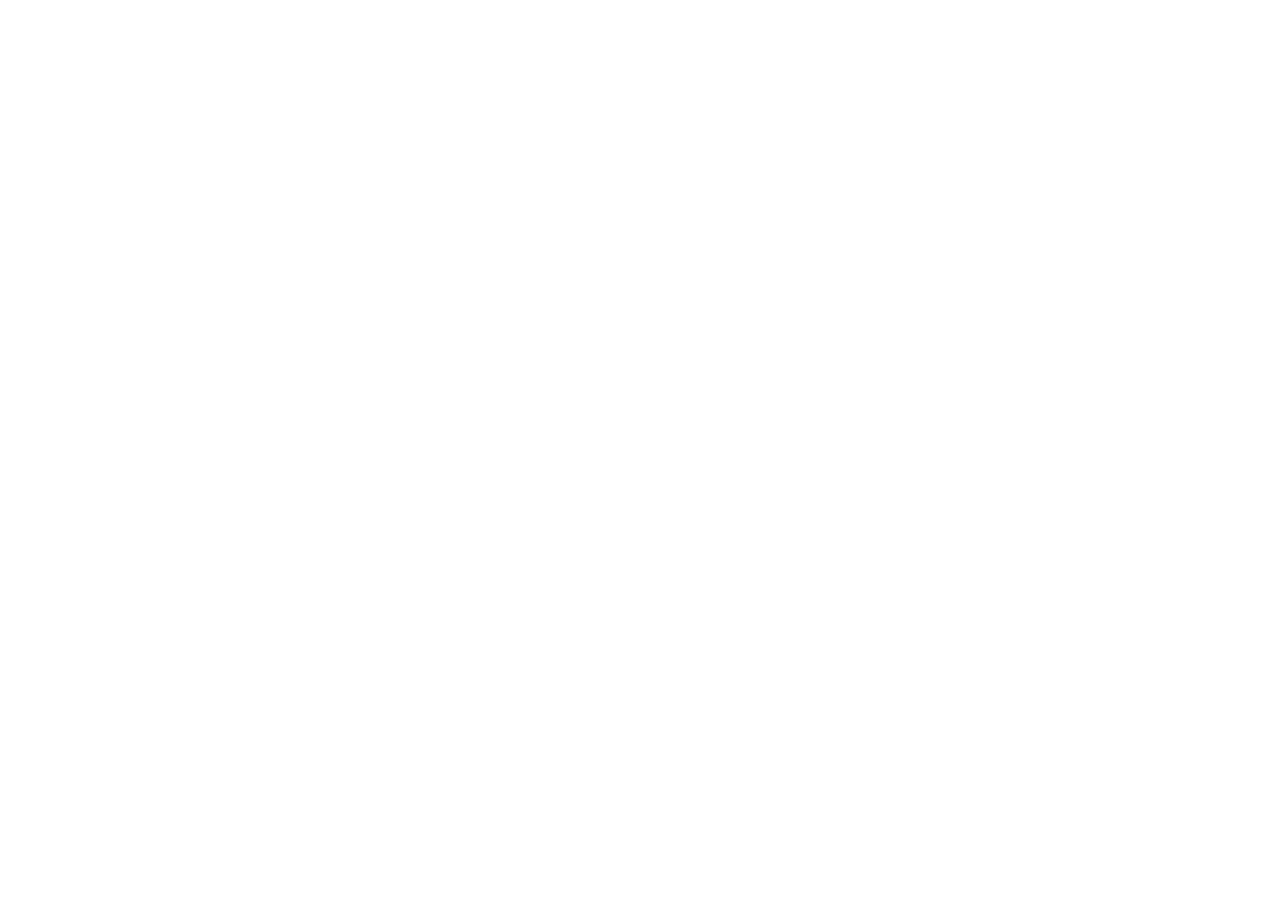
==== index.html @ 7db22cda "初始化文件" ====
<!DOCTYPE html>
<html lang="zh-CN">
<head>
    <meta charset="UTF-8">
    <meta name="viewport" content="width=device-width, initial-scale=1.0">
    <title>Document</title>
</head>
<body>
    
</body>
</html>
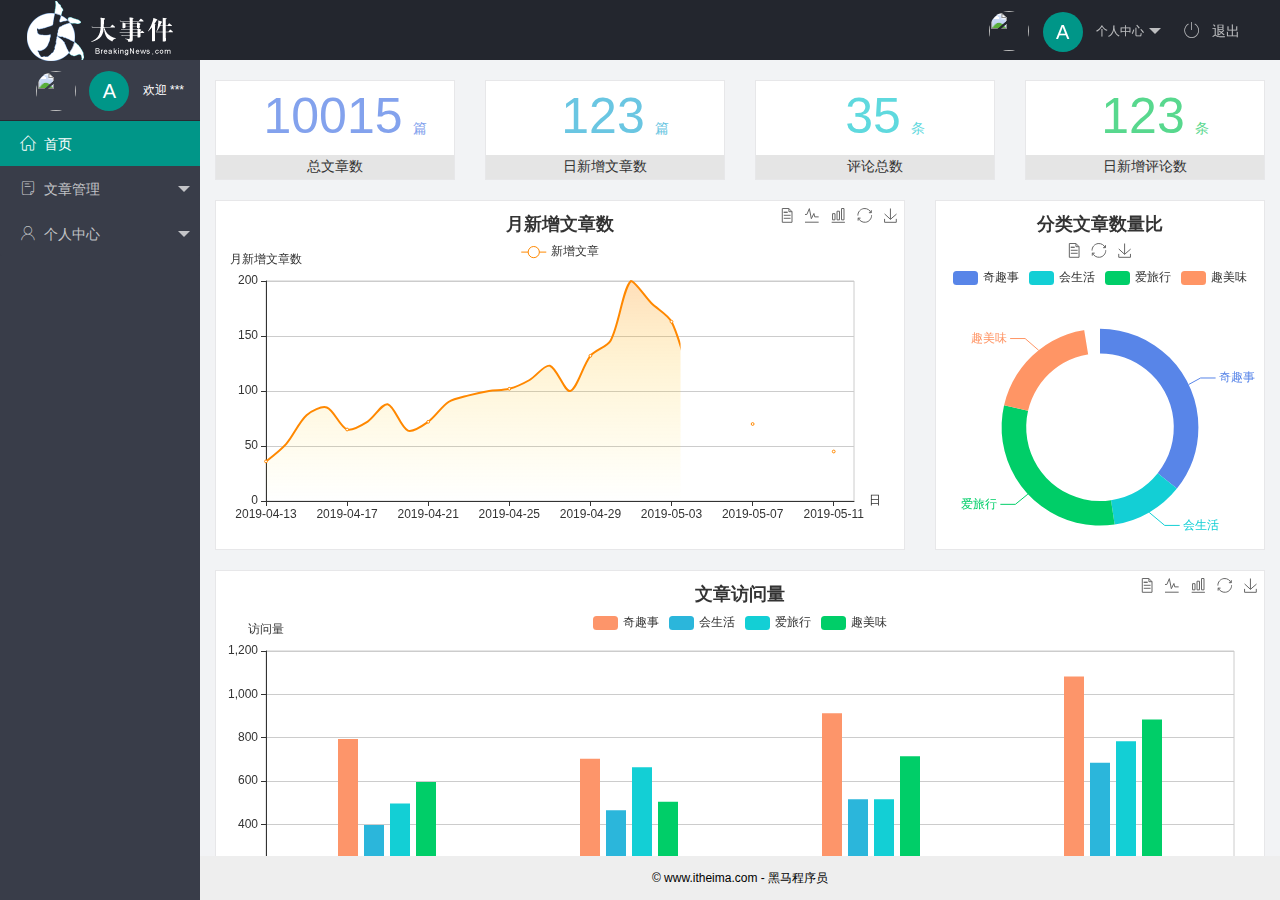
==== commit 434774c6: "首页完成" ====
--- a/index.html
+++ b/index.html
@@ -1,11 +1,87 @@
 <!DOCTYPE html>
-<html lang="zh-CN">
+<html>
 <head>
-    <meta charset="UTF-8">
-    <meta name="viewport" content="width=device-width, initial-scale=1.0">
-    <title>Document</title>
+  <meta charset="utf-8">
+  <meta name="viewport" content="width=device-width, initial-scale=1, maximum-scale=1">
+  <title>layout 后台大布局 - Layui</title>
+  <link rel="stylesheet" href="/assets/lib/layui/css/layui.css">
+  <link rel="stylesheet" href="/assets/fonts/iconfont.css">
+  <link rel="stylesheet" href="/assets/css/index.css">
 </head>
-<body>
-    
+<body class="layui-layout-body">
+<div class="layui-layout layui-layout-admin">
+  <div class="layui-header">
+    <div class="layui-logo">
+        <img src="/assets/images/logo.png" alt="">
+    </div>
+    <!-- 头部区域（可配合layui已有的水平导航） -->
+    <ul class="layui-nav layui-layout-right">
+      <li class="layui-nav-item">
+        <a href="javascript:;" class="userinfo">
+          <img src="http://t.cn/RCzsdCq" class="layui-nav-img">
+          <span class="text-avatar">A</span>
+          个人中心
+        </a>
+        <dl class="layui-nav-child">
+          <dd><a href="">基本资料</a></dd>
+          <dd><a href="">更换头像</a></dd>
+          <dd><a href="">重置密码</a></dd>
+        </dl>
+      </li>
+      <li class="layui-nav-item">
+          <a href="javascript:;" id="btnLogout">
+            <span class="iconfont icon-tuichu"></span>
+              退出
+            </a>
+      </li>
+    </ul>
+  </div>
+  
+  <div class="layui-side layui-bg-black">
+    <div class="layui-side-scroll">
+      <!-- 左侧导航区域（可配合layui已有的垂直导航） -->
+      <div class="userinfo">
+        <img src="http://t.cn/RCzsdCq" class="layui-nav-img">
+          <span class="text-avatar">A</span>
+          <span id="welcome">欢迎 ***</span>
+      </div>
+      <ul class="layui-nav layui-nav-tree"  lay-filter="test" lay-shrink="all">
+        <li class="layui-nav-item layui-this">
+            <a href="/home/dashboard.html" target="fm"><span class="iconfont icon-home"></span>首页</a>
+        </li>
+        <li class="layui-nav-item">
+          <a class="" href="javascript:;"><span class="iconfont icon-16"></span>文章管理</a>
+          <dl class="layui-nav-child">
+            <dd><a href="javascript:;"><i class="layui-icon layui-icon-app"></i>文章类别</a></dd>
+            <dd><a href="javascript:;"><i class="layui-icon layui-icon-app"></i>文章列表</a></dd>
+            <dd><a href="javascript:;"><i class="layui-icon layui-icon-app"></i>发表文章</a></dd>
+          </dl>
+        </li>
+        <li class="layui-nav-item">
+          <a href="javascript:;"><span class="iconfont icon-user"></span>个人中心</a>
+          <dl class="layui-nav-child">
+            <dd><a href="javascript:;"><i class="layui-icon layui-icon-app"></i>基本资料</a></dd>
+            <dd><a href="javascript:;"><i class="layui-icon layui-icon-app"></i>更换头像</a></dd>
+            <dd><a href="javascript:;"><i class="layui-icon layui-icon-app"></i>重置密码</a></dd>
+          </dl>
+        </li>
+      </ul>
+    </div>
+  </div>
+  
+  <div class="layui-body">
+    <!-- 内容主体区域 -->
+    <iframe name="fm" src="/home/dashboard.html" frameborder="0"></iframe>
+  </div>
+  
+  <div class="layui-footer">
+    <!-- 底部固定区域 -->
+    © www.itheima.com - 黑马程序员
+  </div>
+</div>
+<script src="/assets/lib/layui/layui.all.js"></script>
+<script src="/assets/lib/jquery.js"></script>
+<script src="/assets/js/baseAPI.js"></script>
+<script src="/assets/js/index.js"></script>
 </body>
 </html>--- a/assets/lib/layui/css/layui.css
+++ b/assets/lib/layui/css/layui.css
@@ -0,0 +1,2 @@
+/** layui-v2.5.5 MIT License By https://www.layui.com */
+ .layui-inline,img{display:inline-block;vertical-align:middle}h1,h2,h3,h4,h5,h6{font-weight:400}.layui-edge,.layui-header,.layui-inline,.layui-main{position:relative}.layui-body,.layui-edge,.layui-elip{overflow:hidden}.layui-btn,.layui-edge,.layui-inline,img{vertical-align:middle}.layui-btn,.layui-disabled,.layui-icon,.layui-unselect{-moz-user-select:none;-webkit-user-select:none;-ms-user-select:none}.layui-elip,.layui-form-checkbox span,.layui-form-pane .layui-form-label{text-overflow:ellipsis;white-space:nowrap}.layui-breadcrumb,.layui-tree-btnGroup{visibility:hidden}blockquote,body,button,dd,div,dl,dt,form,h1,h2,h3,h4,h5,h6,input,li,ol,p,pre,td,textarea,th,ul{margin:0;padding:0;-webkit-tap-highlight-color:rgba(0,0,0,0)}a:active,a:hover{outline:0}img{border:none}li{list-style:none}table{border-collapse:collapse;border-spacing:0}h4,h5,h6{font-size:100%}button,input,optgroup,option,select,textarea{font-family:inherit;font-size:inherit;font-style:inherit;font-weight:inherit;outline:0}pre{white-space:pre-wrap;white-space:-moz-pre-wrap;white-space:-pre-wrap;white-space:-o-pre-wrap;word-wrap:break-word}body{line-height:24px;font:14px Helvetica Neue,Helvetica,PingFang SC,Tahoma,Arial,sans-serif}hr{height:1px;margin:10px 0;border:0;clear:both}a{color:#333;text-decoration:none}a:hover{color:#777}a cite{font-style:normal;*cursor:pointer}.layui-border-box,.layui-border-box *{box-sizing:border-box}.layui-box,.layui-box *{box-sizing:content-box}.layui-clear{clear:both;*zoom:1}.layui-clear:after{content:'\20';clear:both;*zoom:1;display:block;height:0}.layui-inline{*display:inline;*zoom:1}.layui-edge{display:inline-block;width:0;height:0;border-width:6px;border-style:dashed;border-color:transparent}.layui-edge-top{top:-4px;border-bottom-color:#999;border-bottom-style:solid}.layui-edge-right{border-left-color:#999;border-left-style:solid}.layui-edge-bottom{top:2px;border-top-color:#999;border-top-style:solid}.layui-edge-left{border-right-color:#999;border-right-style:solid}.layui-disabled,.layui-disabled:hover{color:#d2d2d2!important;cursor:not-allowed!important}.layui-circle{border-radius:100%}.layui-show{display:block!important}.layui-hide{display:none!important}@font-face{font-family:layui-icon;src:url(../font/iconfont.eot?v=250);src:url(../font/iconfont.eot?v=250#iefix) format('embedded-opentype'),url(../font/iconfont.woff2?v=250) format('woff2'),url(../font/iconfont.woff?v=250) format('woff'),url(../font/iconfont.ttf?v=250) format('truetype'),url(../font/iconfont.svg?v=250#layui-icon) format('svg')}.layui-icon{font-family:layui-icon!important;font-size:16px;font-style:normal;-webkit-font-smoothing:antialiased;-moz-osx-font-smoothing:grayscale}.layui-icon-reply-fill:before{content:"\e611"}.layui-icon-set-fill:before{content:"\e614"}.layui-icon-menu-fill:before{content:"\e60f"}.layui-icon-search:before{content:"\e615"}.layui-icon-share:before{content:"\e641"}.layui-icon-set-sm:before{content:"\e620"}.layui-icon-engine:before{content:"\e628"}.layui-icon-close:before{content:"\1006"}.layui-icon-close-fill:before{content:"\1007"}.layui-icon-chart-screen:before{content:"\e629"}.layui-icon-star:before{content:"\e600"}.layui-icon-circle-dot:before{content:"\e617"}.layui-icon-chat:before{content:"\e606"}.layui-icon-release:before{content:"\e609"}.layui-icon-list:before{content:"\e60a"}.layui-icon-chart:before{content:"\e62c"}.layui-icon-ok-circle:before{content:"\1005"}.layui-icon-layim-theme:before{content:"\e61b"}.layui-icon-table:before{content:"\e62d"}.layui-icon-right:before{content:"\e602"}.layui-icon-left:before{content:"\e603"}.layui-icon-cart-simple:before{content:"\e698"}.layui-icon-face-cry:before{content:"\e69c"}.layui-icon-face-smile:before{content:"\e6af"}.layui-icon-survey:before{content:"\e6b2"}.layui-icon-tree:before{content:"\e62e"}.layui-icon-upload-circle:before{content:"\e62f"}.layui-icon-add-circle:before{content:"\e61f"}.layui-icon-download-circle:before{content:"\e601"}.layui-icon-templeate-1:before{content:"\e630"}.layui-icon-util:before{content:"\e631"}.layui-icon-face-surprised:before{content:"\e664"}.layui-icon-edit:before{content:"\e642"}.layui-icon-speaker:before{content:"\e645"}.layui-icon-down:before{content:"\e61a"}.layui-icon-file:before{content:"\e621"}.layui-icon-layouts:before{content:"\e632"}.layui-icon-rate-half:before{content:"\e6c9"}.layui-icon-add-circle-fine:before{content:"\e608"}.layui-icon-prev-circle:before{content:"\e633"}.layui-icon-read:before{content:"\e705"}.layui-icon-404:before{content:"\e61c"}.layui-icon-carousel:before{content:"\e634"}.layui-icon-help:before{content:"\e607"}.layui-icon-code-circle:before{content:"\e635"}.layui-icon-water:before{content:"\e636"}.layui-icon-username:before{content:"\e66f"}.layui-icon-find-fill:before{content:"\e670"}.layui-icon-about:before{content:"\e60b"}.layui-icon-location:before{content:"\e715"}.layui-icon-up:before{content:"\e619"}.layui-icon-pause:before{content:"\e651"}.layui-icon-date:before{content:"\e637"}.layui-icon-layim-uploadfile:before{content:"\e61d"}.layui-icon-delete:before{content:"\e640"}.layui-icon-play:before{content:"\e652"}.layui-icon-top:before{content:"\e604"}.layui-icon-friends:before{content:"\e612"}.layui-icon-refresh-3:before{content:"\e9aa"}.layui-icon-ok:before{content:"\e605"}.layui-icon-layer:before{content:"\e638"}.layui-icon-face-smile-fine:before{content:"\e60c"}.layui-icon-dollar:before{content:"\e659"}.layui-icon-group:before{content:"\e613"}.layui-icon-layim-download:before{content:"\e61e"}.layui-icon-picture-fine:before{content:"\e60d"}.layui-icon-link:before{content:"\e64c"}.layui-icon-diamond:before{content:"\e735"}.layui-icon-log:before{content:"\e60e"}.layui-icon-rate-solid:before{content:"\e67a"}.layui-icon-fonts-del:before{content:"\e64f"}.layui-icon-unlink:before{content:"\e64d"}.layui-icon-fonts-clear:before{content:"\e639"}.layui-icon-triangle-r:before{content:"\e623"}.layui-icon-circle:before{content:"\e63f"}.layui-icon-radio:before{content:"\e643"}.layui-icon-align-center:before{content:"\e647"}.layui-icon-align-right:before{content:"\e648"}.layui-icon-align-left:before{content:"\e649"}.layui-icon-loading-1:before{content:"\e63e"}.layui-icon-return:before{content:"\e65c"}.layui-icon-fonts-strong:before{content:"\e62b"}.layui-icon-upload:before{content:"\e67c"}.layui-icon-dialogue:before{content:"\e63a"}.layui-icon-video:before{content:"\e6ed"}.layui-icon-headset:before{content:"\e6fc"}.layui-icon-cellphone-fine:before{content:"\e63b"}.layui-icon-add-1:before{content:"\e654"}.layui-icon-face-smile-b:before{content:"\e650"}.layui-icon-fonts-html:before{content:"\e64b"}.layui-icon-form:before{content:"\e63c"}.layui-icon-cart:before{content:"\e657"}.layui-icon-camera-fill:before{content:"\e65d"}.layui-icon-tabs:before{content:"\e62a"}.layui-icon-fonts-code:before{content:"\e64e"}.layui-icon-fire:before{content:"\e756"}.layui-icon-set:before{content:"\e716"}.layui-icon-fonts-u:before{content:"\e646"}.layui-icon-triangle-d:before{content:"\e625"}.layui-icon-tips:before{content:"\e702"}.layui-icon-picture:before{content:"\e64a"}.layui-icon-more-vertical:before{content:"\e671"}.layui-icon-flag:before{content:"\e66c"}.layui-icon-loading:before{content:"\e63d"}.layui-icon-fonts-i:before{content:"\e644"}.layui-icon-refresh-1:before{content:"\e666"}.layui-icon-rmb:before{content:"\e65e"}.layui-icon-home:before{content:"\e68e"}.layui-icon-user:before{content:"\e770"}.layui-icon-notice:before{content:"\e667"}.layui-icon-login-weibo:before{content:"\e675"}.layui-icon-voice:before{content:"\e688"}.layui-icon-upload-drag:before{content:"\e681"}.layui-icon-login-qq:before{content:"\e676"}.layui-icon-snowflake:before{content:"\e6b1"}.layui-icon-file-b:before{content:"\e655"}.layui-icon-template:before{content:"\e663"}.layui-icon-auz:before{content:"\e672"}.layui-icon-console:before{content:"\e665"}.layui-icon-app:before{content:"\e653"}.layui-icon-prev:before{content:"\e65a"}.layui-icon-website:before{content:"\e7ae"}.layui-icon-next:before{content:"\e65b"}.layui-icon-component:before{content:"\e857"}.layui-icon-more:before{content:"\e65f"}.layui-icon-login-wechat:before{content:"\e677"}.layui-icon-shrink-right:before{content:"\e668"}.layui-icon-spread-left:before{content:"\e66b"}.layui-icon-camera:before{content:"\e660"}.layui-icon-note:before{content:"\e66e"}.layui-icon-refresh:before{content:"\e669"}.layui-icon-female:before{content:"\e661"}.layui-icon-male:before{content:"\e662"}.layui-icon-password:before{content:"\e673"}.layui-icon-senior:before{content:"\e674"}.layui-icon-theme:before{content:"\e66a"}.layui-icon-tread:before{content:"\e6c5"}.layui-icon-praise:before{content:"\e6c6"}.layui-icon-star-fill:before{content:"\e658"}.layui-icon-rate:before{content:"\e67b"}.layui-icon-template-1:before{content:"\e656"}.layui-icon-vercode:before{content:"\e679"}.layui-icon-cellphone:before{content:"\e678"}.layui-icon-screen-full:before{content:"\e622"}.layui-icon-screen-restore:before{content:"\e758"}.layui-icon-cols:before{content:"\e610"}.layui-icon-export:before{content:"\e67d"}.layui-icon-print:before{content:"\e66d"}.layui-icon-slider:before{content:"\e714"}.layui-icon-addition:before{content:"\e624"}.layui-icon-subtraction:before{content:"\e67e"}.layui-icon-service:before{content:"\e626"}.layui-icon-transfer:before{content:"\e691"}.layui-main{width:1140px;margin:0 auto}.layui-header{z-index:1000;height:60px}.layui-header a:hover{transition:all .5s;-webkit-transition:all .5s}.layui-side{position:fixed;left:0;top:0;bottom:0;z-index:999;width:200px;overflow-x:hidden}.layui-side-scroll{position:relative;width:220px;height:100%;overflow-x:hidden}.layui-body{position:absolute;left:200px;right:0;top:0;bottom:0;z-index:998;width:auto;overflow-y:auto;box-sizing:border-box}.layui-layout-body{overflow:hidden}.layui-layout-admin .layui-header{background-color:#23262E}.layui-layout-admin .layui-side{top:60px;width:200px;overflow-x:hidden}.layui-layout-admin .layui-body{position:fixed;top:60px;bottom:44px}.layui-layout-admin .layui-main{width:auto;margin:0 15px}.layui-layout-admin .layui-footer{position:fixed;left:200px;right:0;bottom:0;height:44px;line-height:44px;padding:0 15px;background-color:#eee}.layui-layout-admin .layui-logo{position:absolute;left:0;top:0;width:200px;height:100%;line-height:60px;text-align:center;color:#009688;font-size:16px}.layui-layout-admin .layui-header .layui-nav{background:0 0}.layui-layout-left{position:absolute!important;left:200px;top:0}.layui-layout-right{position:absolute!important;right:0;top:0}.layui-container{position:relative;margin:0 auto;padding:0 15px;box-sizing:border-box}.layui-fluid{position:relative;margin:0 auto;padding:0 15px}.layui-row:after,.layui-row:before{content:'';display:block;clear:both}.layui-col-lg1,.layui-col-lg10,.layui-col-lg11,.layui-col-lg12,.layui-col-lg2,.layui-col-lg3,.layui-col-lg4,.layui-col-lg5,.layui-col-lg6,.layui-col-lg7,.layui-col-lg8,.layui-col-lg9,.layui-col-md1,.layui-col-md10,.layui-col-md11,.layui-col-md12,.layui-col-md2,.layui-col-md3,.layui-col-md4,.layui-col-md5,.layui-col-md6,.layui-col-md7,.layui-col-md8,.layui-col-md9,.layui-col-sm1,.layui-col-sm10,.layui-col-sm11,.layui-col-sm12,.layui-col-sm2,.layui-col-sm3,.layui-col-sm4,.layui-col-sm5,.layui-col-sm6,.layui-col-sm7,.layui-col-sm8,.layui-col-sm9,.layui-col-xs1,.layui-col-xs10,.layui-col-xs11,.layui-col-xs12,.layui-col-xs2,.layui-col-xs3,.layui-col-xs4,.layui-col-xs5,.layui-col-xs6,.layui-col-xs7,.layui-col-xs8,.layui-col-xs9{position:relative;display:block;box-sizing:border-box}.layui-col-xs1,.layui-col-xs10,.layui-col-xs11,.layui-col-xs12,.layui-col-xs2,.layui-col-xs3,.layui-col-xs4,.layui-col-xs5,.layui-col-xs6,.layui-col-xs7,.layui-col-xs8,.layui-col-xs9{float:left}.layui-col-xs1{width:8.33333333%}.layui-col-xs2{width:16.66666667%}.layui-col-xs3{width:25%}.layui-col-xs4{width:33.33333333%}.layui-col-xs5{width:41.66666667%}.layui-col-xs6{width:50%}.layui-col-xs7{width:58.33333333%}.layui-col-xs8{width:66.66666667%}.layui-col-xs9{width:75%}.layui-col-xs10{width:83.33333333%}.layui-col-xs11{width:91.66666667%}.layui-col-xs12{width:100%}.layui-col-xs-offset1{margin-left:8.33333333%}.layui-col-xs-offset2{margin-left:16.66666667%}.layui-col-xs-offset3{margin-left:25%}.layui-col-xs-offset4{margin-left:33.33333333%}.layui-col-xs-offset5{margin-left:41.66666667%}.layui-col-xs-offset6{margin-left:50%}.layui-col-xs-offset7{margin-left:58.33333333%}.layui-col-xs-offset8{margin-left:66.66666667%}.layui-col-xs-offset9{margin-left:75%}.layui-col-xs-offset10{margin-left:83.33333333%}.layui-col-xs-offset11{margin-left:91.66666667%}.layui-col-xs-offset12{margin-left:100%}@media screen and (max-width:768px){.layui-hide-xs{display:none!important}.layui-show-xs-block{display:block!important}.layui-show-xs-inline{display:inline!important}.layui-show-xs-inline-block{display:inline-block!important}}@media screen and (min-width:768px){.layui-container{width:750px}.layui-hide-sm{display:none!important}.layui-show-sm-block{display:block!important}.layui-show-sm-inline{display:inline!important}.layui-show-sm-inline-block{display:inline-block!important}.layui-col-sm1,.layui-col-sm10,.layui-col-sm11,.layui-col-sm12,.layui-col-sm2,.layui-col-sm3,.layui-col-sm4,.layui-col-sm5,.layui-col-sm6,.layui-col-sm7,.layui-col-sm8,.layui-col-sm9{float:left}.layui-col-sm1{width:8.33333333%}.layui-col-sm2{width:16.66666667%}.layui-col-sm3{width:25%}.layui-col-sm4{width:33.33333333%}.layui-col-sm5{width:41.66666667%}.layui-col-sm6{width:50%}.layui-col-sm7{width:58.33333333%}.layui-col-sm8{width:66.66666667%}.layui-col-sm9{width:75%}.layui-col-sm10{width:83.33333333%}.layui-col-sm11{width:91.66666667%}.layui-col-sm12{width:100%}.layui-col-sm-offset1{margin-left:8.33333333%}.layui-col-sm-offset2{margin-left:16.66666667%}.layui-col-sm-offset3{margin-left:25%}.layui-col-sm-offset4{margin-left:33.33333333%}.layui-col-sm-offset5{margin-left:41.66666667%}.layui-col-sm-offset6{margin-left:50%}.layui-col-sm-offset7{margin-left:58.33333333%}.layui-col-sm-offset8{margin-left:66.66666667%}.layui-col-sm-offset9{margin-left:75%}.layui-col-sm-offset10{margin-left:83.33333333%}.layui-col-sm-offset11{margin-left:91.66666667%}.layui-col-sm-offset12{margin-left:100%}}@media screen and (min-width:992px){.layui-container{width:970px}.layui-hide-md{display:none!important}.layui-show-md-block{display:block!important}.layui-show-md-inline{display:inline!important}.layui-show-md-inline-block{display:inline-block!important}.layui-col-md1,.layui-col-md10,.layui-col-md11,.layui-col-md12,.layui-col-md2,.layui-col-md3,.layui-col-md4,.layui-col-md5,.layui-col-md6,.layui-col-md7,.layui-col-md8,.layui-col-md9{float:left}.layui-col-md1{width:8.33333333%}.layui-col-md2{width:16.66666667%}.layui-col-md3{width:25%}.layui-col-md4{width:33.33333333%}.layui-col-md5{width:41.66666667%}.layui-col-md6{width:50%}.layui-col-md7{width:58.33333333%}.layui-col-md8{width:66.66666667%}.layui-col-md9{width:75%}.layui-col-md10{width:83.33333333%}.layui-col-md11{width:91.66666667%}.layui-col-md12{width:100%}.layui-col-md-offset1{margin-left:8.33333333%}.layui-col-md-offset2{margin-left:16.66666667%}.layui-col-md-offset3{margin-left:25%}.layui-col-md-offset4{margin-left:33.33333333%}.layui-col-md-offset5{margin-left:41.66666667%}.layui-col-md-offset6{margin-left:50%}.layui-col-md-offset7{margin-left:58.33333333%}.layui-col-md-offset8{margin-left:66.66666667%}.layui-col-md-offset9{margin-left:75%}.layui-col-md-offset10{margin-left:83.33333333%}.layui-col-md-offset11{margin-left:91.66666667%}.layui-col-md-offset12{margin-left:100%}}@media screen and (min-width:1200px){.layui-container{width:1170px}.layui-hide-lg{display:none!important}.layui-show-lg-block{display:block!important}.layui-show-lg-inline{display:inline!important}.layui-show-lg-inline-block{display:inline-block!important}.layui-col-lg1,.layui-col-lg10,.layui-col-lg11,.layui-col-lg12,.layui-col-lg2,.layui-col-lg3,.layui-col-lg4,.layui-col-lg5,.layui-col-lg6,.layui-col-lg7,.layui-col-lg8,.layui-col-lg9{float:left}.layui-col-lg1{width:8.33333333%}.layui-col-lg2{width:16.66666667%}.layui-col-lg3{width:25%}.layui-col-lg4{width:33.33333333%}.layui-col-lg5{width:41.66666667%}.layui-col-lg6{width:50%}.layui-col-lg7{width:58.33333333%}.layui-col-lg8{width:66.66666667%}.layui-col-lg9{width:75%}.layui-col-lg10{width:83.33333333%}.layui-col-lg11{width:91.66666667%}.layui-col-lg12{width:100%}.layui-col-lg-offset1{margin-left:8.33333333%}.layui-col-lg-offset2{margin-left:16.66666667%}.layui-col-lg-offset3{margin-left:25%}.layui-col-lg-offset4{margin-left:33.33333333%}.layui-col-lg-offset5{margin-left:41.66666667%}.layui-col-lg-offset6{margin-left:50%}.layui-col-lg-offset7{margin-left:58.33333333%}.layui-col-lg-offset8{margin-left:66.66666667%}.layui-col-lg-offset9{margin-left:75%}.layui-col-lg-offset10{margin-left:83.33333333%}.layui-col-lg-offset11{margin-left:91.66666667%}.layui-col-lg-offset12{margin-left:100%}}.layui-col-space1{margin:-.5px}.layui-col-space1>*{padding:.5px}.layui-col-space3{margin:-1.5px}.layui-col-space3>*{padding:1.5px}.layui-col-space5{margin:-2.5px}.layui-col-space5>*{padding:2.5px}.layui-col-space8{margin:-3.5px}.layui-col-space8>*{padding:3.5px}.layui-col-space10{margin:-5px}.layui-col-space10>*{padding:5px}.layui-col-space12{margin:-6px}.layui-col-space12>*{padding:6px}.layui-col-space15{margin:-7.5px}.layui-col-space15>*{padding:7.5px}.layui-col-space18{margin:-9px}.layui-col-space18>*{padding:9px}.layui-col-space20{margin:-10px}.layui-col-space20>*{padding:10px}.layui-col-space22{margin:-11px}.layui-col-space22>*{padding:11px}.layui-col-space25{margin:-12.5px}.layui-col-space25>*{padding:12.5px}.layui-col-space30{margin:-15px}.layui-col-space30>*{padding:15px}.layui-btn,.layui-input,.layui-select,.layui-textarea,.layui-upload-button{outline:0;-webkit-appearance:none;transition:all .3s;-webkit-transition:all .3s;box-sizing:border-box}.layui-elem-quote{margin-bottom:10px;padding:15px;line-height:22px;border-left:5px solid #009688;border-radius:0 2px 2px 0;background-color:#f2f2f2}.layui-quote-nm{border-style:solid;border-width:1px 1px 1px 5px;background:0 0}.layui-elem-field{margin-bottom:10px;padding:0;border-width:1px;border-style:solid}.layui-elem-field legend{margin-left:20px;padding:0 10px;font-size:20px;font-weight:300}.layui-field-title{margin:10px 0 20px;border-width:1px 0 0}.layui-field-box{padding:10px 15px}.layui-field-title .layui-field-box{padding:10px 0}.layui-progress{position:relative;height:6px;border-radius:20px;background-color:#e2e2e2}.layui-progress-bar{position:absolute;left:0;top:0;width:0;max-width:100%;height:6px;border-radius:20px;text-align:right;background-color:#5FB878;transition:all .3s;-webkit-transition:all .3s}.layui-progress-big,.layui-progress-big .layui-progress-bar{height:18px;line-height:18px}.layui-progress-text{position:relative;top:-20px;line-height:18px;font-size:12px;color:#666}.layui-progress-big .layui-progress-text{position:static;padding:0 10px;color:#fff}.layui-collapse{border-width:1px;border-style:solid;border-radius:2px}.layui-colla-content,.layui-colla-item{border-top-width:1px;border-top-style:solid}.layui-colla-item:first-child{border-top:none}.layui-colla-title{position:relative;height:42px;line-height:42px;padding:0 15px 0 35px;color:#333;background-color:#f2f2f2;cursor:pointer;font-size:14px;overflow:hidden}.layui-colla-content{display:none;padding:10px 15px;line-height:22px;color:#666}.layui-colla-icon{position:absolute;left:15px;top:0;font-size:14px}.layui-card{margin-bottom:15px;border-radius:2px;background-color:#fff;box-shadow:0 1px 2px 0 rgba(0,0,0,.05)}.layui-card:last-child{margin-bottom:0}.layui-card-header{position:relative;height:42px;line-height:42px;padding:0 15px;border-bottom:1px solid #f6f6f6;color:#333;border-radius:2px 2px 0 0;font-size:14px}.layui-bg-black,.layui-bg-blue,.layui-bg-cyan,.layui-bg-green,.layui-bg-orange,.layui-bg-red{color:#fff!important}.layui-card-body{position:relative;padding:10px 15px;line-height:24px}.layui-card-body[pad15]{padding:15px}.layui-card-body[pad20]{padding:20px}.layui-card-body .layui-table{margin:5px 0}.layui-card .layui-tab{margin:0}.layui-panel-window{position:relative;padding:15px;border-radius:0;border-top:5px solid #E6E6E6;background-color:#fff}.layui-auxiliar-moving{position:fixed;left:0;right:0;top:0;bottom:0;width:100%;height:100%;background:0 0;z-index:9999999999}.layui-form-label,.layui-form-mid,.layui-form-select,.layui-input-block,.layui-input-inline,.layui-textarea{position:relative}.layui-bg-red{background-color:#FF5722!important}.layui-bg-orange{background-color:#FFB800!important}.layui-bg-green{background-color:#009688!important}.layui-bg-cyan{background-color:#2F4056!important}.layui-bg-blue{background-color:#1E9FFF!important}.layui-bg-black{background-color:#393D49!important}.layui-bg-gray{background-color:#eee!important;color:#666!important}.layui-badge-rim,.layui-colla-content,.layui-colla-item,.layui-collapse,.layui-elem-field,.layui-form-pane .layui-form-item[pane],.layui-form-pane .layui-form-label,.layui-input,.layui-layedit,.layui-layedit-tool,.layui-quote-nm,.layui-select,.layui-tab-bar,.layui-tab-card,.layui-tab-title,.layui-tab-title .layui-this:after,.layui-textarea{border-color:#e6e6e6}.layui-timeline-item:before,hr{background-color:#e6e6e6}.layui-text{line-height:22px;font-size:14px;color:#666}.layui-text h1,.layui-text h2,.layui-text h3{font-weight:500;color:#333}.layui-text h1{font-size:30px}.layui-text h2{font-size:24px}.layui-text h3{font-size:18px}.layui-text a:not(.layui-btn){color:#01AAED}.layui-text a:not(.layui-btn):hover{text-decoration:underline}.layui-text ul{padding:5px 0 5px 15px}.layui-text ul li{margin-top:5px;list-style-type:disc}.layui-text em,.layui-word-aux{color:#999!important;padding:0 5px!important}.layui-btn{display:inline-block;height:38px;line-height:38px;padding:0 18px;background-color:#009688;color:#fff;white-space:nowrap;text-align:center;font-size:14px;border:none;border-radius:2px;cursor:pointer}.layui-btn:hover{opacity:.8;filter:alpha(opacity=80);color:#fff}.layui-btn:active{opacity:1;filter:alpha(opacity=100)}.layui-btn+.layui-btn{margin-left:10px}.layui-btn-container{font-size:0}.layui-btn-container .layui-btn{margin-right:10px;margin-bottom:10px}.layui-btn-container .layui-btn+.layui-btn{margin-left:0}.layui-table .layui-btn-container .layui-btn{margin-bottom:9px}.layui-btn-radius{border-radius:100px}.layui-btn .layui-icon{margin-right:3px;font-size:18px;vertical-align:bottom;vertical-align:middle\9}.layui-btn-primary{border:1px solid #C9C9C9;background-color:#fff;color:#555}.layui-btn-primary:hover{border-color:#009688;color:#333}.layui-btn-normal{background-color:#1E9FFF}.layui-btn-warm{background-color:#FFB800}.layui-btn-danger{background-color:#FF5722}.layui-btn-checked{background-color:#5FB878}.layui-btn-disabled,.layui-btn-disabled:active,.layui-btn-disabled:hover{border:1px solid #e6e6e6;background-color:#FBFBFB;color:#C9C9C9;cursor:not-allowed;opacity:1}.layui-btn-lg{height:44px;line-height:44px;padding:0 25px;font-size:16px}.layui-btn-sm{height:30px;line-height:30px;padding:0 10px;font-size:12px}.layui-btn-sm i{font-size:16px!important}.layui-btn-xs{height:22px;line-height:22px;padding:0 5px;font-size:12px}.layui-btn-xs i{font-size:14px!important}.layui-btn-group{display:inline-block;vertical-align:middle;font-size:0}.layui-btn-group .layui-btn{margin-left:0!important;margin-right:0!important;border-left:1px solid rgba(255,255,255,.5);border-radius:0}.layui-btn-group .layui-btn-primary{border-left:none}.layui-btn-group .layui-btn-primary:hover{border-color:#C9C9C9;color:#009688}.layui-btn-group .layui-btn:first-child{border-left:none;border-radius:2px 0 0 2px}.layui-btn-group .layui-btn-primary:first-child{border-left:1px solid #c9c9c9}.layui-btn-group .layui-btn:last-child{border-radius:0 2px 2px 0}.layui-btn-group .layui-btn+.layui-btn{margin-left:0}.layui-btn-group+.layui-btn-group{margin-left:10px}.layui-btn-fluid{width:100%}.layui-input,.layui-select,.layui-textarea{height:38px;line-height:1.3;line-height:38px\9;border-width:1px;border-style:solid;background-color:#fff;border-radius:2px}.layui-input::-webkit-input-placeholder,.layui-select::-webkit-input-placeholder,.layui-textarea::-webkit-input-placeholder{line-height:1.3}.layui-input,.layui-textarea{display:block;width:100%;padding-left:10px}.layui-input:hover,.layui-textarea:hover{border-color:#D2D2D2!important}.layui-input:focus,.layui-textarea:focus{border-color:#C9C9C9!important}.layui-textarea{min-height:100px;height:auto;line-height:20px;padding:6px 10px;resize:vertical}.layui-select{padding:0 10px}.layui-form input[type=checkbox],.layui-form input[type=radio],.layui-form select{display:none}.layui-form [lay-ignore]{display:initial}.layui-form-item{margin-bottom:15px;clear:both;*zoom:1}.layui-form-item:after{content:'\20';clear:both;*zoom:1;display:block;height:0}.layui-form-label{float:left;display:block;padding:9px 15px;width:80px;font-weight:400;line-height:20px;text-align:right}.layui-form-label-col{display:block;float:none;padding:9px 0;line-height:20px;text-align:left}.layui-form-item .layui-inline{margin-bottom:5px;margin-right:10px}.layui-input-block{margin-left:110px;min-height:36px}.layui-input-inline{display:inline-block;vertical-align:middle}.layui-form-item .layui-input-inline{float:left;width:190px;margin-right:10px}.layui-form-text .layui-input-inline{width:auto}.layui-form-mid{float:left;display:block;padding:9px 0!important;line-height:20px;margin-right:10px}.layui-form-danger+.layui-form-select .layui-input,.layui-form-danger:focus{border-color:#FF5722!important}.layui-form-select .layui-input{padding-right:30px;cursor:pointer}.layui-form-select .layui-edge{position:absolute;right:10px;top:50%;margin-top:-3px;cursor:pointer;border-width:6px;border-top-color:#c2c2c2;border-top-style:solid;transition:all .3s;-webkit-transition:all .3s}.layui-form-select dl{display:none;position:absolute;left:0;top:42px;padding:5px 0;z-index:899;min-width:100%;border:1px solid #d2d2d2;max-height:300px;overflow-y:auto;background-color:#fff;border-radius:2px;box-shadow:0 2px 4px rgba(0,0,0,.12);box-sizing:border-box}.layui-form-select dl dd,.layui-form-select dl dt{padding:0 10px;line-height:36px;white-space:nowrap;overflow:hidden;text-overflow:ellipsis}.layui-form-select dl dt{font-size:12px;color:#999}.layui-form-select dl dd{cursor:pointer}.layui-form-select dl dd:hover{background-color:#f2f2f2;-webkit-transition:.5s all;transition:.5s all}.layui-form-select .layui-select-group dd{padding-left:20px}.layui-form-select dl dd.layui-select-tips{padding-left:10px!important;color:#999}.layui-form-select dl dd.layui-this{background-color:#5FB878;color:#fff}.layui-form-checkbox,.layui-form-select dl dd.layui-disabled{background-color:#fff}.layui-form-selected dl{display:block}.layui-form-checkbox,.layui-form-checkbox *,.layui-form-switch{display:inline-block;vertical-align:middle}.layui-form-selected .layui-edge{margin-top:-9px;-webkit-transform:rotate(180deg);transform:rotate(180deg);margin-top:-3px\9}:root .layui-form-selected .layui-edge{margin-top:-9px\0/IE9}.layui-form-selectup dl{top:auto;bottom:42px}.layui-select-none{margin:5px 0;text-align:center;color:#999}.layui-select-disabled .layui-disabled{border-color:#eee!important}.layui-select-disabled .layui-edge{border-top-color:#d2d2d2}.layui-form-checkbox{position:relative;height:30px;line-height:30px;margin-right:10px;padding-right:30px;cursor:pointer;font-size:0;-webkit-transition:.1s linear;transition:.1s linear;box-sizing:border-box}.layui-form-checkbox span{padding:0 10px;height:100%;font-size:14px;border-radius:2px 0 0 2px;background-color:#d2d2d2;color:#fff;overflow:hidden}.layui-form-checkbox:hover span{background-color:#c2c2c2}.layui-form-checkbox i{position:absolute;right:0;top:0;width:30px;height:28px;border:1px solid #d2d2d2;border-left:none;border-radius:0 2px 2px 0;color:#fff;font-size:20px;text-align:center}.layui-form-checkbox:hover i{border-color:#c2c2c2;color:#c2c2c2}.layui-form-checked,.layui-form-checked:hover{border-color:#5FB878}.layui-form-checked span,.layui-form-checked:hover span{background-color:#5FB878}.layui-form-checked i,.layui-form-checked:hover i{color:#5FB878}.layui-form-item .layui-form-checkbox{margin-top:4px}.layui-form-checkbox[lay-skin=primary]{height:auto!important;line-height:normal!important;min-width:18px;min-height:18px;border:none!important;margin-right:0;padding-left:28px;padding-right:0;background:0 0}.layui-form-checkbox[lay-skin=primary] span{padding-left:0;padding-right:15px;line-height:18px;background:0 0;color:#666}.layui-form-checkbox[lay-skin=primary] i{right:auto;left:0;width:16px;height:16px;line-height:16px;border:1px solid #d2d2d2;font-size:12px;border-radius:2px;background-color:#fff;-webkit-transition:.1s linear;transition:.1s linear}.layui-form-checkbox[lay-skin=primary]:hover i{border-color:#5FB878;color:#fff}.layui-form-checked[lay-skin=primary] i{border-color:#5FB878!important;background-color:#5FB878;color:#fff}.layui-checkbox-disbaled[lay-skin=primary] span{background:0 0!important;color:#c2c2c2}.layui-checkbox-disbaled[lay-skin=primary]:hover i{border-color:#d2d2d2}.layui-form-item .layui-form-checkbox[lay-skin=primary]{margin-top:10px}.layui-form-switch{position:relative;height:22px;line-height:22px;min-width:35px;padding:0 5px;margin-top:8px;border:1px solid #d2d2d2;border-radius:20px;cursor:pointer;background-color:#fff;-webkit-transition:.1s linear;transition:.1s linear}.layui-form-switch i{position:absolute;left:5px;top:3px;width:16px;height:16px;border-radius:20px;background-color:#d2d2d2;-webkit-transition:.1s linear;transition:.1s linear}.layui-form-switch em{position:relative;top:0;width:25px;margin-left:21px;padding:0!important;text-align:center!important;color:#999!important;font-style:normal!important;font-size:12px}.layui-form-onswitch{border-color:#5FB878;background-color:#5FB878}.layui-checkbox-disbaled,.layui-checkbox-disbaled i{border-color:#e2e2e2!important}.layui-form-onswitch i{left:100%;margin-left:-21px;background-color:#fff}.layui-form-onswitch em{margin-left:5px;margin-right:21px;color:#fff!important}.layui-checkbox-disbaled span{background-color:#e2e2e2!important}.layui-checkbox-disbaled:hover i{color:#fff!important}[lay-radio]{display:none}.layui-form-radio,.layui-form-radio *{display:inline-block;vertical-align:middle}.layui-form-radio{line-height:28px;margin:6px 10px 0 0;padding-right:10px;cursor:pointer;font-size:0}.layui-form-radio *{font-size:14px}.layui-form-radio>i{margin-right:8px;font-size:22px;color:#c2c2c2}.layui-form-radio>i:hover,.layui-form-radioed>i{color:#5FB878}.layui-radio-disbaled>i{color:#e2e2e2!important}.layui-form-pane .layui-form-label{width:110px;padding:8px 15px;height:38px;line-height:20px;border-width:1px;border-style:solid;border-radius:2px 0 0 2px;text-align:center;background-color:#FBFBFB;overflow:hidden;box-sizing:border-box}.layui-form-pane .layui-input-inline{margin-left:-1px}.layui-form-pane .layui-input-block{margin-left:110px;left:-1px}.layui-form-pane .layui-input{border-radius:0 2px 2px 0}.layui-form-pane .layui-form-text .layui-form-label{float:none;width:100%;border-radius:2px;box-sizing:border-box;text-align:left}.layui-form-pane .layui-form-text .layui-input-inline{display:block;margin:0;top:-1px;clear:both}.layui-form-pane .layui-form-text .layui-input-block{margin:0;left:0;top:-1px}.layui-form-pane .layui-form-text .layui-textarea{min-height:100px;border-radius:0 0 2px 2px}.layui-form-pane .layui-form-checkbox{margin:4px 0 4px 10px}.layui-form-pane .layui-form-radio,.layui-form-pane .layui-form-switch{margin-top:6px;margin-left:10px}.layui-form-pane .layui-form-item[pane]{position:relative;border-width:1px;border-style:solid}.layui-form-pane .layui-form-item[pane] .layui-form-label{position:absolute;left:0;top:0;height:100%;border-width:0 1px 0 0}.layui-form-pane .layui-form-item[pane] .layui-input-inline{margin-left:110px}@media screen and (max-width:450px){.layui-form-item .layui-form-label{text-overflow:ellipsis;overflow:hidden;white-space:nowrap}.layui-form-item .layui-inline{display:block;margin-right:0;margin-bottom:20px;clear:both}.layui-form-item .layui-inline:after{content:'\20';clear:both;display:block;height:0}.layui-form-item .layui-input-inline{display:block;float:none;left:-3px;width:auto;margin:0 0 10px 112px}.layui-form-item .layui-input-inline+.layui-form-mid{margin-left:110px;top:-5px;padding:0}.layui-form-item .layui-form-checkbox{margin-right:5px;margin-bottom:5px}}.layui-layedit{border-width:1px;border-style:solid;border-radius:2px}.layui-layedit-tool{padding:3px 5px;border-bottom-width:1px;border-bottom-style:solid;font-size:0}.layedit-tool-fixed{position:fixed;top:0;border-top:1px solid #e2e2e2}.layui-layedit-tool .layedit-tool-mid,.layui-layedit-tool .layui-icon{display:inline-block;vertical-align:middle;text-align:center;font-size:14px}.layui-layedit-tool .layui-icon{position:relative;width:32px;height:30px;line-height:30px;margin:3px 5px;color:#777;cursor:pointer;border-radius:2px}.layui-layedit-tool .layui-icon:hover{color:#393D49}.layui-layedit-tool .layui-icon:active{color:#000}.layui-layedit-tool .layedit-tool-active{background-color:#e2e2e2;color:#000}.layui-layedit-tool .layui-disabled,.layui-layedit-tool .layui-disabled:hover{color:#d2d2d2;cursor:not-allowed}.layui-layedit-tool .layedit-tool-mid{width:1px;height:18px;margin:0 10px;background-color:#d2d2d2}.layedit-tool-html{width:50px!important;font-size:30px!important}.layedit-tool-b,.layedit-tool-code,.layedit-tool-help{font-size:16px!important}.layedit-tool-d,.layedit-tool-face,.layedit-tool-image,.layedit-tool-unlink{font-size:18px!important}.layedit-tool-image input{position:absolute;font-size:0;left:0;top:0;width:100%;height:100%;opacity:.01;filter:Alpha(opacity=1);cursor:pointer}.layui-layedit-iframe iframe{display:block;width:100%}#LAY_layedit_code{overflow:hidden}.layui-laypage{display:inline-block;*display:inline;*zoom:1;vertical-align:middle;margin:10px 0;font-size:0}.layui-laypage>a:first-child,.layui-laypage>a:first-child em{border-radius:2px 0 0 2px}.layui-laypage>a:last-child,.layui-laypage>a:last-child em{border-radius:0 2px 2px 0}.layui-laypage>:first-child{margin-left:0!important}.layui-laypage>:last-child{margin-right:0!important}.layui-laypage a,.layui-laypage button,.layui-laypage input,.layui-laypage select,.layui-laypage span{border:1px solid #e2e2e2}.layui-laypage a,.layui-laypage span{display:inline-block;*display:inline;*zoom:1;vertical-align:middle;padding:0 15px;height:28px;line-height:28px;margin:0 -1px 5px 0;background-color:#fff;color:#333;font-size:12px}.layui-flow-more a *,.layui-laypage input,.layui-table-view select[lay-ignore]{display:inline-block}.layui-laypage a:hover{color:#009688}.layui-laypage em{font-style:normal}.layui-laypage .layui-laypage-spr{color:#999;font-weight:700}.layui-laypage a{text-decoration:none}.layui-laypage .layui-laypage-curr{position:relative}.layui-laypage .layui-laypage-curr em{position:relative;color:#fff}.layui-laypage .layui-laypage-curr .layui-laypage-em{position:absolute;left:-1px;top:-1px;padding:1px;width:100%;height:100%;background-color:#009688}.layui-laypage-em{border-radius:2px}.layui-laypage-next em,.layui-laypage-prev em{font-family:Sim sun;font-size:16px}.layui-laypage .layui-laypage-count,.layui-laypage .layui-laypage-limits,.layui-laypage .layui-laypage-refresh,.layui-laypage .layui-laypage-skip{margin-left:10px;margin-right:10px;padding:0;border:none}.layui-laypage .layui-laypage-limits,.layui-laypage .layui-laypage-refresh{vertical-align:top}.layui-laypage .layui-laypage-refresh i{font-size:18px;cursor:pointer}.layui-laypage select{height:22px;padding:3px;border-radius:2px;cursor:pointer}.layui-laypage .layui-laypage-skip{height:30px;line-height:30px;color:#999}.layui-laypage button,.layui-laypage input{height:30px;line-height:30px;border-radius:2px;vertical-align:top;background-color:#fff;box-sizing:border-box}.layui-laypage input{width:40px;margin:0 10px;padding:0 3px;text-align:center}.layui-laypage input:focus,.layui-laypage select:focus{border-color:#009688!important}.layui-laypage button{margin-left:10px;padding:0 10px;cursor:pointer}.layui-table,.layui-table-view{margin:10px 0}.layui-flow-more{margin:10px 0;text-align:center;color:#999;font-size:14px}.layui-flow-more a{height:32px;line-height:32px}.layui-flow-more a *{vertical-align:top}.layui-flow-more a cite{padding:0 20px;border-radius:3px;background-color:#eee;color:#333;font-style:normal}.layui-flow-more a cite:hover{opacity:.8}.layui-flow-more a i{font-size:30px;color:#737383}.layui-table{width:100%;background-color:#fff;color:#666}.layui-table tr{transition:all .3s;-webkit-transition:all .3s}.layui-table th{text-align:left;font-weight:400}.layui-table tbody tr:hover,.layui-table thead tr,.layui-table-click,.layui-table-header,.layui-table-hover,.layui-table-mend,.layui-table-patch,.layui-table-tool,.layui-table-total,.layui-table-total tr,.layui-table[lay-even] tr:nth-child(even){background-color:#f2f2f2}.layui-table td,.layui-table th,.layui-table-col-set,.layui-table-fixed-r,.layui-table-grid-down,.layui-table-header,.layui-table-page,.layui-table-tips-main,.layui-table-tool,.layui-table-total,.layui-table-view,.layui-table[lay-skin=line],.layui-table[lay-skin=row]{border-width:1px;border-style:solid;border-color:#e6e6e6}.layui-table td,.layui-table th{position:relative;padding:9px 15px;min-height:20px;line-height:20px;font-size:14px}.layui-table[lay-skin=line] td,.layui-table[lay-skin=line] th{border-width:0 0 1px}.layui-table[lay-skin=row] td,.layui-table[lay-skin=row] th{border-width:0 1px 0 0}.layui-table[lay-skin=nob] td,.layui-table[lay-skin=nob] th{border:none}.layui-table img{max-width:100px}.layui-table[lay-size=lg] td,.layui-table[lay-size=lg] th{padding:15px 30px}.layui-table-view .layui-table[lay-size=lg] .layui-table-cell{height:40px;line-height:40px}.layui-table[lay-size=sm] td,.layui-table[lay-size=sm] th{font-size:12px;padding:5px 10px}.layui-table-view .layui-table[lay-size=sm] .layui-table-cell{height:20px;line-height:20px}.layui-table[lay-data]{display:none}.layui-table-box{position:relative;overflow:hidden}.layui-table-view .layui-table{position:relative;width:auto;margin:0}.layui-table-view .layui-table[lay-skin=line]{border-width:0 1px 0 0}.layui-table-view .layui-table[lay-skin=row]{border-width:0 0 1px}.layui-table-view .layui-table td,.layui-table-view .layui-table th{padding:5px 0;border-top:none;border-left:none}.layui-table-view .layui-table th.layui-unselect .layui-table-cell span{cursor:pointer}.layui-table-view .layui-table td{cursor:default}.layui-table-view .layui-table td[data-edit=text]{cursor:text}.layui-table-view .layui-form-checkbox[lay-skin=primary] i{width:18px;height:18px}.layui-table-view .layui-form-radio{line-height:0;padding:0}.layui-table-view .layui-form-radio>i{margin:0;font-size:20px}.layui-table-init{position:absolute;left:0;top:0;width:100%;height:100%;text-align:center;z-index:110}.layui-table-init .layui-icon{position:absolute;left:50%;top:50%;margin:-15px 0 0 -15px;font-size:30px;color:#c2c2c2}.layui-table-header{border-width:0 0 1px;overflow:hidden}.layui-table-header .layui-table{margin-bottom:-1px}.layui-table-tool .layui-inline[lay-event]{position:relative;width:26px;height:26px;padding:5px;line-height:16px;margin-right:10px;text-align:center;color:#333;border:1px solid #ccc;cursor:pointer;-webkit-transition:.5s all;transition:.5s all}.layui-table-tool .layui-inline[lay-event]:hover{border:1px solid #999}.layui-table-tool-temp{padding-right:120px}.layui-table-tool-self{position:absolute;right:17px;top:10px}.layui-table-tool .layui-table-tool-self .layui-inline[lay-event]{margin:0 0 0 10px}.layui-table-tool-panel{position:absolute;top:29px;left:-1px;padding:5px 0;min-width:150px;min-height:40px;border:1px solid #d2d2d2;text-align:left;overflow-y:auto;background-color:#fff;box-shadow:0 2px 4px rgba(0,0,0,.12)}.layui-table-cell,.layui-table-tool-panel li{overflow:hidden;text-overflow:ellipsis;white-space:nowrap}.layui-table-tool-panel li{padding:0 10px;line-height:30px;-webkit-transition:.5s all;transition:.5s all}.layui-table-tool-panel li .layui-form-checkbox[lay-skin=primary]{width:100%;padding-left:28px}.layui-table-tool-panel li:hover{background-color:#f2f2f2}.layui-table-tool-panel li .layui-form-checkbox[lay-skin=primary] i{position:absolute;left:0;top:0}.layui-table-tool-panel li .layui-form-checkbox[lay-skin=primary] span{padding:0}.layui-table-tool .layui-table-tool-self .layui-table-tool-panel{left:auto;right:-1px}.layui-table-col-set{position:absolute;right:0;top:0;width:20px;height:100%;border-width:0 0 0 1px;background-color:#fff}.layui-table-sort{width:10px;height:20px;margin-left:5px;cursor:pointer!important}.layui-table-sort .layui-edge{position:absolute;left:5px;border-width:5px}.layui-table-sort .layui-table-sort-asc{top:3px;border-top:none;border-bottom-style:solid;border-bottom-color:#b2b2b2}.layui-table-sort .layui-table-sort-asc:hover{border-bottom-color:#666}.layui-table-sort .layui-table-sort-desc{bottom:5px;border-bottom:none;border-top-style:solid;border-top-color:#b2b2b2}.layui-table-sort .layui-table-sort-desc:hover{border-top-color:#666}.layui-table-sort[lay-sort=asc] .layui-table-sort-asc{border-bottom-color:#000}.layui-table-sort[lay-sort=desc] .layui-table-sort-desc{border-top-color:#000}.layui-table-cell{height:28px;line-height:28px;padding:0 15px;position:relative;box-sizing:border-box}.layui-table-cell .layui-form-checkbox[lay-skin=primary]{top:-1px;padding:0}.layui-table-cell .layui-table-link{color:#01AAED}.laytable-cell-checkbox,.laytable-cell-numbers,.laytable-cell-radio,.laytable-cell-space{padding:0;text-align:center}.layui-table-body{position:relative;overflow:auto;margin-right:-1px;margin-bottom:-1px}.layui-table-body .layui-none{line-height:26px;padding:15px;text-align:center;color:#999}.layui-table-fixed{position:absolute;left:0;top:0;z-index:101}.layui-table-fixed .layui-table-body{overflow:hidden}.layui-table-fixed-l{box-shadow:0 -1px 8px rgba(0,0,0,.08)}.layui-table-fixed-r{left:auto;right:-1px;border-width:0 0 0 1px;box-shadow:-1px 0 8px rgba(0,0,0,.08)}.layui-table-fixed-r .layui-table-header{position:relative;overflow:visible}.layui-table-mend{position:absolute;right:-49px;top:0;height:100%;width:50px}.layui-table-tool{position:relative;z-index:890;width:100%;min-height:50px;line-height:30px;padding:10px 15px;border-width:0 0 1px}.layui-table-tool .layui-btn-container{margin-bottom:-10px}.layui-table-page,.layui-table-total{border-width:1px 0 0;margin-bottom:-1px;overflow:hidden}.layui-table-page{position:relative;width:100%;padding:7px 7px 0;height:41px;font-size:12px;white-space:nowrap}.layui-table-page>div{height:26px}.layui-table-page .layui-laypage{margin:0}.layui-table-page .layui-laypage a,.layui-table-page .layui-laypage span{height:26px;line-height:26px;margin-bottom:10px;border:none;background:0 0}.layui-table-page .layui-laypage a,.layui-table-page .layui-laypage span.layui-laypage-curr{padding:0 12px}.layui-table-page .layui-laypage span{margin-left:0;padding:0}.layui-table-page .layui-laypage .layui-laypage-prev{margin-left:-7px!important}.layui-table-page .layui-laypage .layui-laypage-curr .layui-laypage-em{left:0;top:0;padding:0}.layui-table-page .layui-laypage button,.layui-table-page .layui-laypage input{height:26px;line-height:26px}.layui-table-page .layui-laypage input{width:40px}.layui-table-page .layui-laypage button{padding:0 10px}.layui-table-page select{height:18px}.layui-table-patch .layui-table-cell{padding:0;width:30px}.layui-table-edit{position:absolute;left:0;top:0;width:100%;height:100%;padding:0 14px 1px;border-radius:0;box-shadow:1px 1px 20px rgba(0,0,0,.15)}.layui-table-edit:focus{border-color:#5FB878!important}select.layui-table-edit{padding:0 0 0 10px;border-color:#C9C9C9}.layui-table-view .layui-form-checkbox,.layui-table-view .layui-form-radio,.layui-table-view .layui-form-switch{top:0;margin:0;box-sizing:content-box}.layui-table-view .layui-form-checkbox{top:-1px;height:26px;line-height:26px}.layui-table-view .layui-form-checkbox i{height:26px}.layui-table-grid .layui-table-cell{overflow:visible}.layui-table-grid-down{position:absolute;top:0;right:0;width:26px;height:100%;padding:5px 0;border-width:0 0 0 1px;text-align:center;background-color:#fff;color:#999;cursor:pointer}.layui-table-grid-down .layui-icon{position:absolute;top:50%;left:50%;margin:-8px 0 0 -8px}.layui-table-grid-down:hover{background-color:#fbfbfb}body .layui-table-tips .layui-layer-content{background:0 0;padding:0;box-shadow:0 1px 6px rgba(0,0,0,.12)}.layui-table-tips-main{margin:-44px 0 0 -1px;max-height:150px;padding:8px 15px;font-size:14px;overflow-y:scroll;background-color:#fff;color:#666}.layui-table-tips-c{position:absolute;right:-3px;top:-13px;width:20px;height:20px;padding:3px;cursor:pointer;background-color:#666;border-radius:50%;color:#fff}.layui-table-tips-c:hover{background-color:#777}.layui-table-tips-c:before{position:relative;right:-2px}.layui-upload-file{display:none!important;opacity:.01;filter:Alpha(opacity=1)}.layui-upload-drag,.layui-upload-form,.layui-upload-wrap{display:inline-block}.layui-upload-list{margin:10px 0}.layui-upload-choose{padding:0 10px;color:#999}.layui-upload-drag{position:relative;padding:30px;border:1px dashed #e2e2e2;background-color:#fff;text-align:center;cursor:pointer;color:#999}.layui-upload-drag .layui-icon{font-size:50px;color:#009688}.layui-upload-drag[lay-over]{border-color:#009688}.layui-upload-iframe{position:absolute;width:0;height:0;border:0;visibility:hidden}.layui-upload-wrap{position:relative;vertical-align:middle}.layui-upload-wrap .layui-upload-file{display:block!important;position:absolute;left:0;top:0;z-index:10;font-size:100px;width:100%;height:100%;opacity:.01;filter:Alpha(opacity=1);cursor:pointer}.layui-transfer-active,.layui-transfer-box{display:inline-block;vertical-align:middle}.layui-transfer-box,.layui-transfer-header,.layui-transfer-search{border-width:0;border-style:solid;border-color:#e6e6e6}.layui-transfer-box{position:relative;border-width:1px;width:200px;height:360px;border-radius:2px;background-color:#fff}.layui-transfer-box .layui-form-checkbox{width:100%;margin:0!important}.layui-transfer-header{height:38px;line-height:38px;padding:0 10px;border-bottom-width:1px}.layui-transfer-search{position:relative;padding:10px;border-bottom-width:1px}.layui-transfer-search .layui-input{height:32px;padding-left:30px;font-size:12px}.layui-transfer-search .layui-icon-search{position:absolute;left:20px;top:50%;margin-top:-8px;color:#666}.layui-transfer-active{margin:0 15px}.layui-transfer-active .layui-btn{display:block;margin:0;padding:0 15px;background-color:#5FB878;border-color:#5FB878;color:#fff}.layui-transfer-active .layui-btn-disabled{background-color:#FBFBFB;border-color:#e6e6e6;color:#C9C9C9}.layui-transfer-active .layui-btn:first-child{margin-bottom:15px}.layui-transfer-active .layui-btn .layui-icon{margin:0;font-size:14px!important}.layui-transfer-data{padding:5px 0;overflow:auto}.layui-transfer-data li{height:32px;line-height:32px;padding:0 10px}.layui-transfer-data li:hover{background-color:#f2f2f2;transition:.5s all}.layui-transfer-data .layui-none{padding:15px 10px;text-align:center;color:#999}.layui-nav{position:relative;padding:0 20px;background-color:#393D49;color:#fff;border-radius:2px;font-size:0;box-sizing:border-box}.layui-nav *{font-size:14px}.layui-nav .layui-nav-item{position:relative;display:inline-block;*display:inline;*zoom:1;vertical-align:middle;line-height:60px}.layui-nav .layui-nav-item a{display:block;padding:0 20px;color:#fff;color:rgba(255,255,255,.7);transition:all .3s;-webkit-transition:all .3s}.layui-nav .layui-this:after,.layui-nav-bar,.layui-nav-tree .layui-nav-itemed:after{position:absolute;left:0;top:0;width:0;height:5px;background-color:#5FB878;transition:all .2s;-webkit-transition:all .2s}.layui-nav-bar{z-index:1000}.layui-nav .layui-nav-item a:hover,.layui-nav .layui-this a{color:#fff}.layui-nav .layui-this:after{content:'';top:auto;bottom:0;width:100%}.layui-nav-img{width:30px;height:30px;margin-right:10px;border-radius:50%}.layui-nav .layui-nav-more{content:'';width:0;height:0;border-style:solid dashed dashed;border-color:#fff transparent transparent;overflow:hidden;cursor:pointer;transition:all .2s;-webkit-transition:all .2s;position:absolute;top:50%;right:3px;margin-top:-3px;border-width:6px;border-top-color:rgba(255,255,255,.7)}.layui-nav .layui-nav-mored,.layui-nav-itemed>a .layui-nav-more{margin-top:-9px;border-style:dashed dashed solid;border-color:transparent transparent #fff}.layui-nav-child{display:none;position:absolute;left:0;top:65px;min-width:100%;line-height:36px;padding:5px 0;box-shadow:0 2px 4px rgba(0,0,0,.12);border:1px solid #d2d2d2;background-color:#fff;z-index:100;border-radius:2px;white-space:nowrap}.layui-nav .layui-nav-child a{color:#333}.layui-nav .layui-nav-child a:hover{background-color:#f2f2f2;color:#000}.layui-nav-child dd{position:relative}.layui-nav .layui-nav-child dd.layui-this a,.layui-nav-child dd.layui-this{background-color:#5FB878;color:#fff}.layui-nav-child dd.layui-this:after{display:none}.layui-nav-tree{width:200px;padding:0}.layui-nav-tree .layui-nav-item{display:block;width:100%;line-height:45px}.layui-nav-tree .layui-nav-item a{position:relative;height:45px;line-height:45px;text-overflow:ellipsis;overflow:hidden;white-space:nowrap}.layui-nav-tree .layui-nav-item a:hover{background-color:#4E5465}.layui-nav-tree .layui-nav-bar{width:5px;height:0;background-color:#009688}.layui-nav-tree .layui-nav-child dd.layui-this,.layui-nav-tree .layui-nav-child dd.layui-this a,.layui-nav-tree .layui-this,.layui-nav-tree .layui-this>a,.layui-nav-tree .layui-this>a:hover{background-color:#009688;color:#fff}.layui-nav-tree .layui-this:after{display:none}.layui-nav-itemed>a,.layui-nav-tree .layui-nav-title a,.layui-nav-tree .layui-nav-title a:hover{color:#fff!important}.layui-nav-tree .layui-nav-child{position:relative;z-index:0;top:0;border:none;box-shadow:none}.layui-nav-tree .layui-nav-child a{height:40px;line-height:40px;color:#fff;color:rgba(255,255,255,.7)}.layui-nav-tree .layui-nav-child,.layui-nav-tree .layui-nav-child a:hover{background:0 0;color:#fff}.layui-nav-tree .layui-nav-more{right:10px}.layui-nav-itemed>.layui-nav-child{display:block;padding:0;background-color:rgba(0,0,0,.3)!important}.layui-nav-itemed>.layui-nav-child>.layui-this>.layui-nav-child{display:block}.layui-nav-side{position:fixed;top:0;bottom:0;left:0;overflow-x:hidden;z-index:999}.layui-bg-blue .layui-nav-bar,.layui-bg-blue .layui-nav-itemed:after,.layui-bg-blue .layui-this:after{background-color:#93D1FF}.layui-bg-blue .layui-nav-child dd.layui-this{background-color:#1E9FFF}.layui-bg-blue .layui-nav-itemed>a,.layui-nav-tree.layui-bg-blue .layui-nav-title a,.layui-nav-tree.layui-bg-blue .layui-nav-title a:hover{background-color:#007DDB!important}.layui-breadcrumb{font-size:0}.layui-breadcrumb>*{font-size:14px}.layui-breadcrumb a{color:#999!important}.layui-breadcrumb a:hover{color:#5FB878!important}.layui-breadcrumb a cite{color:#666;font-style:normal}.layui-breadcrumb span[lay-separator]{margin:0 10px;color:#999}.layui-tab{margin:10px 0;text-align:left!important}.layui-tab[overflow]>.layui-tab-title{overflow:hidden}.layui-tab-title{position:relative;left:0;height:40px;white-space:nowrap;font-size:0;border-bottom-width:1px;border-bottom-style:solid;transition:all .2s;-webkit-transition:all .2s}.layui-tab-title li{display:inline-block;*display:inline;*zoom:1;vertical-align:middle;font-size:14px;transition:all .2s;-webkit-transition:all .2s;position:relative;line-height:40px;min-width:65px;padding:0 15px;text-align:center;cursor:pointer}.layui-tab-title li a{display:block}.layui-tab-title .layui-this{color:#000}.layui-tab-title .layui-this:after{position:absolute;left:0;top:0;content:'';width:100%;height:41px;border-width:1px;border-style:solid;border-bottom-color:#fff;border-radius:2px 2px 0 0;box-sizing:border-box;pointer-events:none}.layui-tab-bar{position:absolute;right:0;top:0;z-index:10;width:30px;height:39px;line-height:39px;border-width:1px;border-style:solid;border-radius:2px;text-align:center;background-color:#fff;cursor:pointer}.layui-tab-bar .layui-icon{position:relative;display:inline-block;top:3px;transition:all .3s;-webkit-transition:all .3s}.layui-tab-item{display:none}.layui-tab-more{padding-right:30px;height:auto!important;white-space:normal!important}.layui-tab-more li.layui-this:after{border-bottom-color:#e2e2e2;border-radius:2px}.layui-tab-more .layui-tab-bar .layui-icon{top:-2px;top:3px\9;-webkit-transform:rotate(180deg);transform:rotate(180deg)}:root .layui-tab-more .layui-tab-bar .layui-icon{top:-2px\0/IE9}.layui-tab-content{padding:10px}.layui-tab-title li .layui-tab-close{position:relative;display:inline-block;width:18px;height:18px;line-height:20px;margin-left:8px;top:1px;text-align:center;font-size:14px;color:#c2c2c2;transition:all .2s;-webkit-transition:all .2s}.layui-tab-title li .layui-tab-close:hover{border-radius:2px;background-color:#FF5722;color:#fff}.layui-tab-brief>.layui-tab-title .layui-this{color:#009688}.layui-tab-brief>.layui-tab-more li.layui-this:after,.layui-tab-brief>.layui-tab-title .layui-this:after{border:none;border-radius:0;border-bottom:2px solid #5FB878}.layui-tab-brief[overflow]>.layui-tab-title .layui-this:after{top:-1px}.layui-tab-card{border-width:1px;border-style:solid;border-radius:2px;box-shadow:0 2px 5px 0 rgba(0,0,0,.1)}.layui-tab-card>.layui-tab-title{background-color:#f2f2f2}.layui-tab-card>.layui-tab-title li{margin-right:-1px;margin-left:-1px}.layui-tab-card>.layui-tab-title .layui-this{background-color:#fff}.layui-tab-card>.layui-tab-title .layui-this:after{border-top:none;border-width:1px;border-bottom-color:#fff}.layui-tab-card>.layui-tab-title .layui-tab-bar{height:40px;line-height:40px;border-radius:0;border-top:none;border-right:none}.layui-tab-card>.layui-tab-more .layui-this{background:0 0;color:#5FB878}.layui-tab-card>.layui-tab-more .layui-this:after{border:none}.layui-timeline{padding-left:5px}.layui-timeline-item{position:relative;padding-bottom:20px}.layui-timeline-axis{position:absolute;left:-5px;top:0;z-index:10;width:20px;height:20px;line-height:20px;background-color:#fff;color:#5FB878;border-radius:50%;text-align:center;cursor:pointer}.layui-timeline-axis:hover{color:#FF5722}.layui-timeline-item:before{content:'';position:absolute;left:5px;top:0;z-index:0;width:1px;height:100%}.layui-timeline-item:last-child:before{display:none}.layui-timeline-item:first-child:before{display:block}.layui-timeline-content{padding-left:25px}.layui-timeline-title{position:relative;margin-bottom:10px}.layui-badge,.layui-badge-dot,.layui-badge-rim{position:relative;display:inline-block;padding:0 6px;font-size:12px;text-align:center;background-color:#FF5722;color:#fff;border-radius:2px}.layui-badge{height:18px;line-height:18px}.layui-badge-dot{width:8px;height:8px;padding:0;border-radius:50%}.layui-badge-rim{height:18px;line-height:18px;border-width:1px;border-style:solid;background-color:#fff;color:#666}.layui-btn .layui-badge,.layui-btn .layui-badge-dot{margin-left:5px}.layui-nav .layui-badge,.layui-nav .layui-badge-dot{position:absolute;top:50%;margin:-8px 6px 0}.layui-tab-title .layui-badge,.layui-tab-title .layui-badge-dot{left:5px;top:-2px}.layui-carousel{position:relative;left:0;top:0;background-color:#f8f8f8}.layui-carousel>[carousel-item]{position:relative;width:100%;height:100%;overflow:hidden}.layui-carousel>[carousel-item]:before{position:absolute;content:'\e63d';left:50%;top:50%;width:100px;line-height:20px;margin:-10px 0 0 -50px;text-align:center;color:#c2c2c2;font-family:layui-icon!important;font-size:30px;font-style:normal;-webkit-font-smoothing:antialiased;-moz-osx-font-smoothing:grayscale}.layui-carousel>[carousel-item]>*{display:none;position:absolute;left:0;top:0;width:100%;height:100%;background-color:#f8f8f8;transition-duration:.3s;-webkit-transition-duration:.3s}.layui-carousel-updown>*{-webkit-transition:.3s ease-in-out up;transition:.3s ease-in-out up}.layui-carousel-arrow{display:none\9;opacity:0;position:absolute;left:10px;top:50%;margin-top:-18px;width:36px;height:36px;line-height:36px;text-align:center;font-size:20px;border:0;border-radius:50%;background-color:rgba(0,0,0,.2);color:#fff;-webkit-transition-duration:.3s;transition-duration:.3s;cursor:pointer}.layui-carousel-arrow[lay-type=add]{left:auto!important;right:10px}.layui-carousel:hover .layui-carousel-arrow[lay-type=add],.layui-carousel[lay-arrow=always] .layui-carousel-arrow[lay-type=add]{right:20px}.layui-carousel[lay-arrow=always] .layui-carousel-arrow{opacity:1;left:20px}.layui-carousel[lay-arrow=none] .layui-carousel-arrow{display:none}.layui-carousel-arrow:hover,.layui-carousel-ind ul:hover{background-color:rgba(0,0,0,.35)}.layui-carousel:hover .layui-carousel-arrow{display:block\9;opacity:1;left:20px}.layui-carousel-ind{position:relative;top:-35px;width:100%;line-height:0!important;text-align:center;font-size:0}.layui-carousel[lay-indicator=outside]{margin-bottom:30px}.layui-carousel[lay-indicator=outside] .layui-carousel-ind{top:10px}.layui-carousel[lay-indicator=outside] .layui-carousel-ind ul{background-color:rgba(0,0,0,.5)}.layui-carousel[lay-indicator=none] .layui-carousel-ind{display:none}.layui-carousel-ind ul{display:inline-block;padding:5px;background-color:rgba(0,0,0,.2);border-radius:10px;-webkit-transition-duration:.3s;transition-duration:.3s}.layui-carousel-ind li{display:inline-block;width:10px;height:10px;margin:0 3px;font-size:14px;background-color:#e2e2e2;background-color:rgba(255,255,255,.5);border-radius:50%;cursor:pointer;-webkit-transition-duration:.3s;transition-duration:.3s}.layui-carousel-ind li:hover{background-color:rgba(255,255,255,.7)}.layui-carousel-ind li.layui-this{background-color:#fff}.layui-carousel>[carousel-item]>.layui-carousel-next,.layui-carousel>[carousel-item]>.layui-carousel-prev,.layui-carousel>[carousel-item]>.layui-this{display:block}.layui-carousel>[carousel-item]>.layui-this{left:0}.layui-carousel>[carousel-item]>.layui-carousel-prev{left:-100%}.layui-carousel>[carousel-item]>.layui-carousel-next{left:100%}.layui-carousel>[carousel-item]>.layui-carousel-next.layui-carousel-left,.layui-carousel>[carousel-item]>.layui-carousel-prev.layui-carousel-right{left:0}.layui-carousel>[carousel-item]>.layui-this.layui-carousel-left{left:-100%}.layui-carousel>[carousel-item]>.layui-this.layui-carousel-right{left:100%}.layui-carousel[lay-anim=updown] .layui-carousel-arrow{left:50%!important;top:20px;margin:0 0 0 -18px}.layui-carousel[lay-anim=updown]>[carousel-item]>*,.layui-carousel[lay-anim=fade]>[carousel-item]>*{left:0!important}.layui-carousel[lay-anim=updown] .layui-carousel-arrow[lay-type=add]{top:auto!important;bottom:20px}.layui-carousel[lay-anim=updown] .layui-carousel-ind{position:absolute;top:50%;right:20px;width:auto;height:auto}.layui-carousel[lay-anim=updown] .layui-carousel-ind ul{padding:3px 5px}.layui-carousel[lay-anim=updown] .layui-carousel-ind li{display:block;margin:6px 0}.layui-carousel[lay-anim=updown]>[carousel-item]>.layui-this{top:0}.layui-carousel[lay-anim=updown]>[carousel-item]>.layui-carousel-prev{top:-100%}.layui-carousel[lay-anim=updown]>[carousel-item]>.layui-carousel-next{top:100%}.layui-carousel[lay-anim=updown]>[carousel-item]>.layui-carousel-next.layui-carousel-left,.layui-carousel[lay-anim=updown]>[carousel-item]>.layui-carousel-prev.layui-carousel-right{top:0}.layui-carousel[lay-anim=updown]>[carousel-item]>.layui-this.layui-carousel-left{top:-100%}.layui-carousel[lay-anim=updown]>[carousel-item]>.layui-this.layui-carousel-right{top:100%}.layui-carousel[lay-anim=fade]>[carousel-item]>.layui-carousel-next,.layui-carousel[lay-anim=fade]>[carousel-item]>.layui-carousel-prev{opacity:0}.layui-carousel[lay-anim=fade]>[carousel-item]>.layui-carousel-next.layui-carousel-left,.layui-carousel[lay-anim=fade]>[carousel-item]>.layui-carousel-prev.layui-carousel-right{opacity:1}.layui-carousel[lay-anim=fade]>[carousel-item]>.layui-this.layui-carousel-left,.layui-carousel[lay-anim=fade]>[carousel-item]>.layui-this.layui-carousel-right{opacity:0}.layui-fixbar{position:fixed;right:15px;bottom:15px;z-index:999999}.layui-fixbar li{width:50px;height:50px;line-height:50px;margin-bottom:1px;text-align:center;cursor:pointer;font-size:30px;background-color:#9F9F9F;color:#fff;border-radius:2px;opacity:.95}.layui-fixbar li:hover{opacity:.85}.layui-fixbar li:active{opacity:1}.layui-fixbar .layui-fixbar-top{display:none;font-size:40px}body .layui-util-face{border:none;background:0 0}body .layui-util-face .layui-layer-content{padding:0;background-color:#fff;color:#666;box-shadow:none}.layui-util-face .layui-layer-TipsG{display:none}.layui-util-face ul{position:relative;width:372px;padding:10px;border:1px solid #D9D9D9;background-color:#fff;box-shadow:0 0 20px rgba(0,0,0,.2)}.layui-util-face ul li{cursor:pointer;float:left;border:1px solid #e8e8e8;height:22px;width:26px;overflow:hidden;margin:-1px 0 0 -1px;padding:4px 2px;text-align:center}.layui-util-face ul li:hover{position:relative;z-index:2;border:1px solid #eb7350;background:#fff9ec}.layui-code{position:relative;margin:10px 0;padding:15px;line-height:20px;border:1px solid #ddd;border-left-width:6px;background-color:#F2F2F2;color:#333;font-family:Courier New;font-size:12px}.layui-rate,.layui-rate *{display:inline-block;vertical-align:middle}.layui-rate{padding:10px 5px 10px 0;font-size:0}.layui-rate li i.layui-icon{font-size:20px;color:#FFB800;margin-right:5px;transition:all .3s;-webkit-transition:all .3s}.layui-rate li i:hover{cursor:pointer;transform:scale(1.12);-webkit-transform:scale(1.12)}.layui-rate[readonly] li i:hover{cursor:default;transform:scale(1)}.layui-colorpicker{width:26px;height:26px;border:1px solid #e6e6e6;padding:5px;border-radius:2px;line-height:24px;display:inline-block;cursor:pointer;transition:all .3s;-webkit-transition:all .3s}.layui-colorpicker:hover{border-color:#d2d2d2}.layui-colorpicker.layui-colorpicker-lg{width:34px;height:34px;line-height:32px}.layui-colorpicker.layui-colorpicker-sm{width:24px;height:24px;line-height:22px}.layui-colorpicker.layui-colorpicker-xs{width:22px;height:22px;line-height:20px}.layui-colorpicker-trigger-bgcolor{display:block;background:url([data-uri]);border-radius:2px}.layui-colorpicker-trigger-span{display:block;height:100%;box-sizing:border-box;border:1px solid rgba(0,0,0,.15);border-radius:2px;text-align:center}.layui-colorpicker-trigger-i{display:inline-block;color:#FFF;font-size:12px}.layui-colorpicker-trigger-i.layui-icon-close{color:#999}.layui-colorpicker-main{position:absolute;z-index:66666666;width:280px;padding:7px;background:#FFF;border:1px solid #d2d2d2;border-radius:2px;box-shadow:0 2px 4px rgba(0,0,0,.12)}.layui-colorpicker-main-wrapper{height:180px;position:relative}.layui-colorpicker-basis{width:260px;height:100%;position:relative}.layui-colorpicker-basis-white{width:100%;height:100%;position:absolute;top:0;left:0;background:linear-gradient(90deg,#FFF,hsla(0,0%,100%,0))}.layui-colorpicker-basis-black{width:100%;height:100%;position:absolute;top:0;left:0;background:linear-gradient(0deg,#000,transparent)}.layui-colorpicker-basis-cursor{width:10px;height:10px;border:1px solid #FFF;border-radius:50%;position:absolute;top:-3px;right:-3px;cursor:pointer}.layui-colorpicker-side{position:absolute;top:0;right:0;width:12px;height:100%;background:linear-gradient(red,#FF0,#0F0,#0FF,#00F,#F0F,red)}.layui-colorpicker-side-slider{width:100%;height:5px;box-shadow:0 0 1px #888;box-sizing:border-box;background:#FFF;border-radius:1px;border:1px solid #f0f0f0;cursor:pointer;position:absolute;left:0}.layui-colorpicker-main-alpha{display:none;height:12px;margin-top:7px;background:url([data-uri])}.layui-colorpicker-alpha-bgcolor{height:100%;position:relative}.layui-colorpicker-alpha-slider{width:5px;height:100%;box-shadow:0 0 1px #888;box-sizing:border-box;background:#FFF;border-radius:1px;border:1px solid #f0f0f0;cursor:pointer;position:absolute;top:0}.layui-colorpicker-main-pre{padding-top:7px;font-size:0}.layui-colorpicker-pre{width:20px;height:20px;border-radius:2px;display:inline-block;margin-left:6px;margin-bottom:7px;cursor:pointer}.layui-colorpicker-pre:nth-child(11n+1){margin-left:0}.layui-colorpicker-pre-isalpha{background:url([data-uri])}.layui-colorpicker-pre.layui-this{box-shadow:0 0 3px 2px rgba(0,0,0,.15)}.layui-colorpicker-pre>div{height:100%;border-radius:2px}.layui-colorpicker-main-input{text-align:right;padding-top:7px}.layui-colorpicker-main-input .layui-btn-container .layui-btn{margin:0 0 0 10px}.layui-colorpicker-main-input div.layui-inline{float:left;margin-right:10px;font-size:14px}.layui-colorpicker-main-input input.layui-input{width:150px;height:30px;color:#666}.layui-slider{height:4px;background:#e2e2e2;border-radius:3px;position:relative;cursor:pointer}.layui-slider-bar{border-radius:3px;position:absolute;height:100%}.layui-slider-step{position:absolute;top:0;width:4px;height:4px;border-radius:50%;background:#FFF;-webkit-transform:translateX(-50%);transform:translateX(-50%)}.layui-slider-wrap{width:36px;height:36px;position:absolute;top:-16px;-webkit-transform:translateX(-50%);transform:translateX(-50%);z-index:10;text-align:center}.layui-slider-wrap-btn{width:12px;height:12px;border-radius:50%;background:#FFF;display:inline-block;vertical-align:middle;cursor:pointer;transition:.3s}.layui-slider-wrap:after{content:"";height:100%;display:inline-block;vertical-align:middle}.layui-slider-wrap-btn.layui-slider-hover,.layui-slider-wrap-btn:hover{transform:scale(1.2)}.layui-slider-wrap-btn.layui-disabled:hover{transform:scale(1)!important}.layui-slider-tips{position:absolute;top:-42px;z-index:66666666;white-space:nowrap;display:none;-webkit-transform:translateX(-50%);transform:translateX(-50%);color:#FFF;background:#000;border-radius:3px;height:25px;line-height:25px;padding:0 10px}.layui-slider-tips:after{content:'';position:absolute;bottom:-12px;left:50%;margin-left:-6px;width:0;height:0;border-width:6px;border-style:solid;border-color:#000 transparent transparent}.layui-slider-input{width:70px;height:32px;border:1px solid #e6e6e6;border-radius:3px;font-size:16px;line-height:32px;position:absolute;right:0;top:-15px}.layui-slider-input-btn{display:none;position:absolute;top:0;right:0;width:20px;height:100%;border-left:1px solid #d2d2d2}.layui-slider-input-btn i{cursor:pointer;position:absolute;right:0;bottom:0;width:20px;height:50%;font-size:12px;line-height:16px;text-align:center;color:#999}.layui-slider-input-btn i:first-child{top:0;border-bottom:1px solid #d2d2d2}.layui-slider-input-txt{height:100%;font-size:14px}.layui-slider-input-txt input{height:100%;border:none}.layui-slider-input-btn i:hover{color:#009688}.layui-slider-vertical{width:4px;margin-left:34px}.layui-slider-vertical .layui-slider-bar{width:4px}.layui-slider-vertical .layui-slider-step{top:auto;left:0;-webkit-transform:translateY(50%);transform:translateY(50%)}.layui-slider-vertical .layui-slider-wrap{top:auto;left:-16px;-webkit-transform:translateY(50%);transform:translateY(50%)}.layui-slider-vertical .layui-slider-tips{top:auto;left:2px}@media \0screen{.layui-slider-wrap-btn{margin-left:-20px}.layui-slider-vertical .layui-slider-wrap-btn{margin-left:0;margin-bottom:-20px}.layui-slider-vertical .layui-slider-tips{margin-left:-8px}.layui-slider>span{margin-left:8px}}.layui-tree{line-height:22px}.layui-tree .layui-form-checkbox{margin:0!important}.layui-tree-set{width:100%;position:relative}.layui-tree-pack{display:none;padding-left:20px;position:relative}.layui-tree-iconClick,.layui-tree-main{display:inline-block;vertical-align:middle}.layui-tree-line .layui-tree-pack{padding-left:27px}.layui-tree-line .layui-tree-set .layui-tree-set:after{content:'';position:absolute;top:14px;left:-9px;width:17px;height:0;border-top:1px dotted #c0c4cc}.layui-tree-entry{position:relative;padding:3px 0;height:20px;white-space:nowrap}.layui-tree-entry:hover{background-color:#eee}.layui-tree-line .layui-tree-entry:hover{background-color:rgba(0,0,0,0)}.layui-tree-line .layui-tree-entry:hover .layui-tree-txt{color:#999;text-decoration:underline;transition:.3s}.layui-tree-main{cursor:pointer;padding-right:10px}.layui-tree-line .layui-tree-set:before{content:'';position:absolute;top:0;left:-9px;width:0;height:100%;border-left:1px dotted #c0c4cc}.layui-tree-line .layui-tree-set.layui-tree-setLineShort:before{height:13px}.layui-tree-line .layui-tree-set.layui-tree-setHide:before{height:0}.layui-tree-iconClick{position:relative;height:20px;line-height:20px;margin:0 10px;color:#c0c4cc}.layui-tree-icon{height:12px;line-height:12px;width:12px;text-align:center;border:1px solid #c0c4cc}.layui-tree-iconClick .layui-icon{font-size:18px}.layui-tree-icon .layui-icon{font-size:12px;color:#666}.layui-tree-iconArrow{padding:0 5px}.layui-tree-iconArrow:after{content:'';position:absolute;left:4px;top:3px;z-index:100;width:0;height:0;border-width:5px;border-style:solid;border-color:transparent transparent transparent #c0c4cc;transition:.5s}.layui-tree-btnGroup,.layui-tree-editInput{position:relative;vertical-align:middle;display:inline-block}.layui-tree-spread>.layui-tree-entry>.layui-tree-iconClick>.layui-tree-iconArrow:after{transform:rotate(90deg) translate(3px,4px)}.layui-tree-txt{display:inline-block;vertical-align:middle;color:#555}.layui-tree-search{margin-bottom:15px;color:#666}.layui-tree-btnGroup .layui-icon{display:inline-block;vertical-align:middle;padding:0 2px;cursor:pointer}.layui-tree-btnGroup .layui-icon:hover{color:#999;transition:.3s}.layui-tree-entry:hover .layui-tree-btnGroup{visibility:visible}.layui-tree-editInput{height:20px;line-height:20px;padding:0 3px;border:none;background-color:rgba(0,0,0,.05)}.layui-tree-emptyText{text-align:center;color:#999}.layui-anim{-webkit-animation-duration:.3s;animation-duration:.3s;-webkit-animation-fill-mode:both;animation-fill-mode:both}.layui-anim.layui-icon{display:inline-block}.layui-anim-loop{-webkit-animation-iteration-count:infinite;animation-iteration-count:infinite}.layui-trans,.layui-trans a{transition:all .3s;-webkit-transition:all .3s}@-webkit-keyframes layui-rotate{from{-webkit-transform:rotate(0)}to{-webkit-transform:rotate(360deg)}}@keyframes layui-rotate{from{transform:rotate(0)}to{transform:rotate(360deg)}}.layui-anim-rotate{-webkit-animation-name:layui-rotate;animation-name:layui-rotate;-webkit-animation-duration:1s;animation-duration:1s;-webkit-animation-timing-function:linear;animation-timing-function:linear}@-webkit-keyframes layui-up{from{-webkit-transform:translate3d(0,100%,0);opacity:.3}to{-webkit-transform:translate3d(0,0,0);opacity:1}}@keyframes layui-up{from{transform:translate3d(0,100%,0);opacity:.3}to{transform:translate3d(0,0,0);opacity:1}}.layui-anim-up{-webkit-animation-name:layui-up;animation-name:layui-up}@-webkit-keyframes layui-upbit{from{-webkit-transform:translate3d(0,30px,0);opacity:.3}to{-webkit-transform:translate3d(0,0,0);opacity:1}}@keyframes layui-upbit{from{transform:translate3d(0,30px,0);opacity:.3}to{transform:translate3d(0,0,0);opacity:1}}.layui-anim-upbit{-webkit-animation-name:layui-upbit;animation-name:layui-upbit}@-webkit-keyframes layui-scale{0%{opacity:.3;-webkit-transform:scale(.5)}100%{opacity:1;-webkit-transform:scale(1)}}@keyframes layui-scale{0%{opacity:.3;-ms-transform:scale(.5);transform:scale(.5)}100%{opacity:1;-ms-transform:scale(1);transform:scale(1)}}.layui-anim-scale{-webkit-animation-name:layui-scale;animation-name:layui-scale}@-webkit-keyframes layui-scale-spring{0%{opacity:.5;-webkit-transform:scale(.5)}80%{opacity:.8;-webkit-transform:scale(1.1)}100%{opacity:1;-webkit-transform:scale(1)}}@keyframes layui-scale-spring{0%{opacity:.5;transform:scale(.5)}80%{opacity:.8;transform:scale(1.1)}100%{opacity:1;transform:scale(1)}}.layui-anim-scaleSpring{-webkit-animation-name:layui-scale-spring;animation-name:layui-scale-spring}@-webkit-keyframes layui-fadein{0%{opacity:0}100%{opacity:1}}@keyframes layui-fadein{0%{opacity:0}100%{opacity:1}}.layui-anim-fadein{-webkit-animation-name:layui-fadein;animation-name:layui-fadein}@-webkit-keyframes layui-fadeout{0%{opacity:1}100%{opacity:0}}@keyframes layui-fadeout{0%{opacity:1}100%{opacity:0}}.layui-anim-fadeout{-webkit-animation-name:layui-fadeout;animation-name:layui-fadeout}--- a/assets/fonts/iconfont.css
+++ b/assets/fonts/iconfont.css
@@ -0,0 +1,37 @@
+@font-face {font-family: "iconfont";
+  src: url('iconfont.eot?t=1576139966484'); /* IE9 */
+  src: url('iconfont.eot?t=1576139966484#iefix') format('embedded-opentype'), /* IE6-IE8 */
+  url('[data-uri]') format('woff2'),
+  url('iconfont.woff?t=1576139966484') format('woff'),
+  url('iconfont.ttf?t=1576139966484') format('truetype'), /* chrome, firefox, opera, Safari, Android, iOS 4.2+ */
+  url('iconfont.svg?t=1576139966484#iconfont') format('svg'); /* iOS 4.1- */
+}
+
+.iconfont {
+  font-family: "iconfont" !important;
+  font-size: 16px;
+  font-style: normal;
+  -webkit-font-smoothing: antialiased;
+  -moz-osx-font-smoothing: grayscale;
+}
+
+.icon-home:before {
+  content: "\e6a9";
+}
+
+.icon-user:before {
+  content: "\e614";
+}
+
+.icon-pinglun:before {
+  content: "\e616";
+}
+
+.icon-tuichu:before {
+  content: "\e865";
+}
+
+.icon-16:before {
+  content: "\e615";
+}
+
--- a/assets/css/index.css
+++ b/assets/css/index.css
@@ -0,0 +1,58 @@
+.iconfont{
+    margin-right: 8px;
+}
+
+.layui-icon{
+    margin-right: 8px;
+    margin-left: 20px;
+}
+
+.layui-footer{
+    text-align: center;
+    font-size: 12px;
+}
+
+iframe{
+    width: 100%;
+    height: 100%;
+}
+
+.layui-body{
+    overflow: hidden;
+}
+
+a {
+    transition: none !important;
+}
+
+.userinfo{
+    height: 60px;
+    line-height: 60px;
+    text-align: center;
+    font-size: 12px;
+    user-select: none;
+}
+
+.layui-side-scroll .userinfo{
+    border-bottom: 1px solid #282b33;
+}
+
+.layui-nav-img{
+    width: 40px;
+    height: 40px;
+}
+
+.text-avatar{
+    display: inline-block;
+    width:40px;
+    height: 40px;
+    background-color: #009688;
+    border-radius: 50%;
+    line-height: 40px;
+    text-align: center;
+    font-size: 20px;
+    color: #fff;
+    position: relative;
+    top: 4px;
+    margin-right: 10px;
+}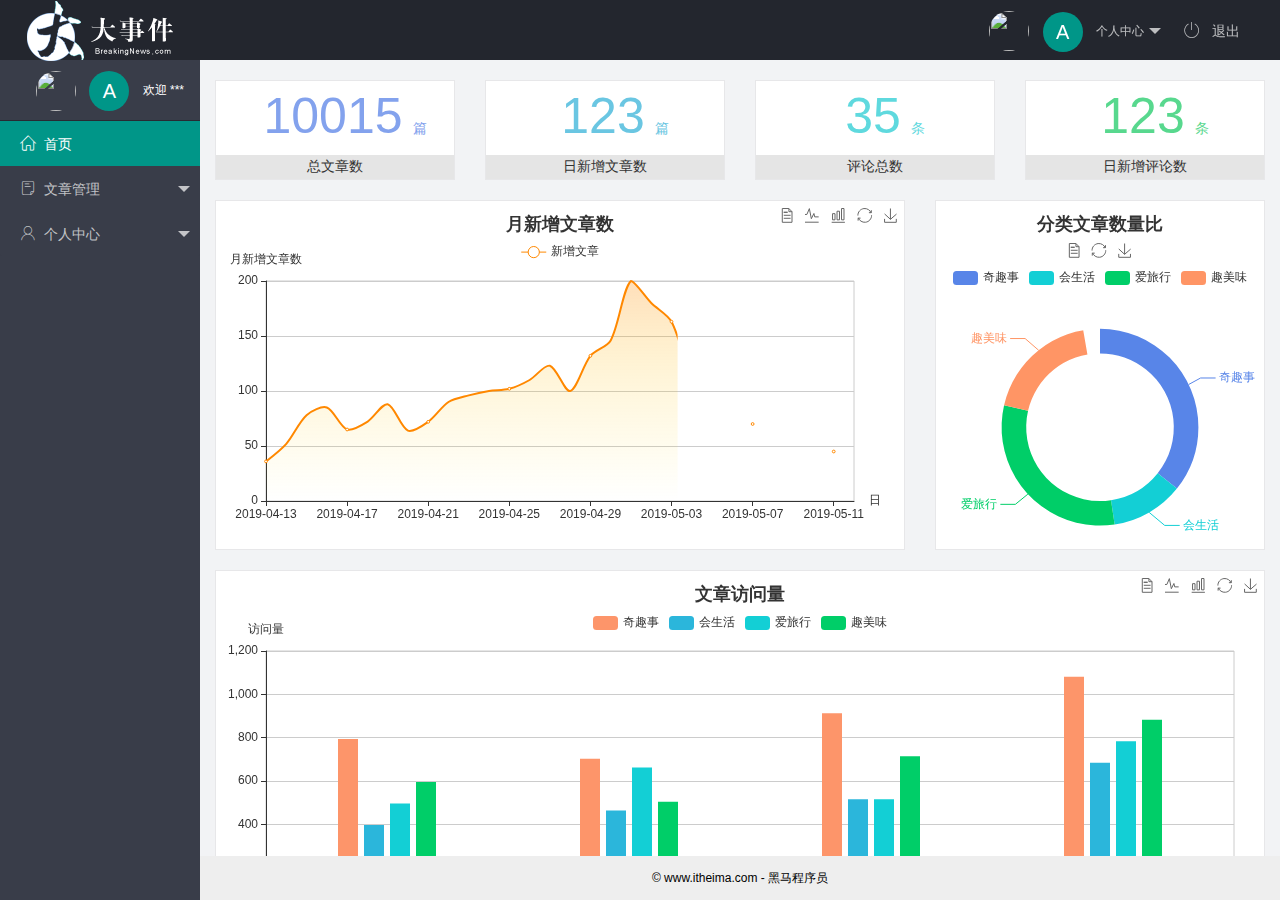
==== commit c0eeaf43: "个人中心页面完成" ====
--- a/index.html
+++ b/index.html
@@ -23,9 +23,9 @@
           个人中心
         </a>
         <dl class="layui-nav-child">
-          <dd><a href="">基本资料</a></dd>
-          <dd><a href="">更换头像</a></dd>
-          <dd><a href="">重置密码</a></dd>
+          <dd><a href="/user/user_info.html" target="fm">基本资料</a></dd>
+          <dd><a href="/user/user_avatar.html" target="fm">更换头像</a></dd>
+          <dd><a href="/user/user_pwd.html" target="fm">重置密码</a></dd>
         </dl>
       </li>
       <li class="layui-nav-item">
@@ -60,9 +60,9 @@
         <li class="layui-nav-item">
           <a href="javascript:;"><span class="iconfont icon-user"></span>个人中心</a>
           <dl class="layui-nav-child">
-            <dd><a href="javascript:;"><i class="layui-icon layui-icon-app"></i>基本资料</a></dd>
-            <dd><a href="javascript:;"><i class="layui-icon layui-icon-app"></i>更换头像</a></dd>
-            <dd><a href="javascript:;"><i class="layui-icon layui-icon-app"></i>重置密码</a></dd>
+            <dd><a href="/user/user_info.html" target="fm"><i class="layui-icon layui-icon-app"></i>基本资料</a></dd>
+            <dd><a href="/user/user_avatar.html" target="fm"><i class="layui-icon layui-icon-app"></i>更换头像</a></dd>
+            <dd><a href="/user/user_pwd.html" target="fm"><i class="layui-icon layui-icon-app"></i>重置密码</a></dd>
           </dl>
         </li>
       </ul>
